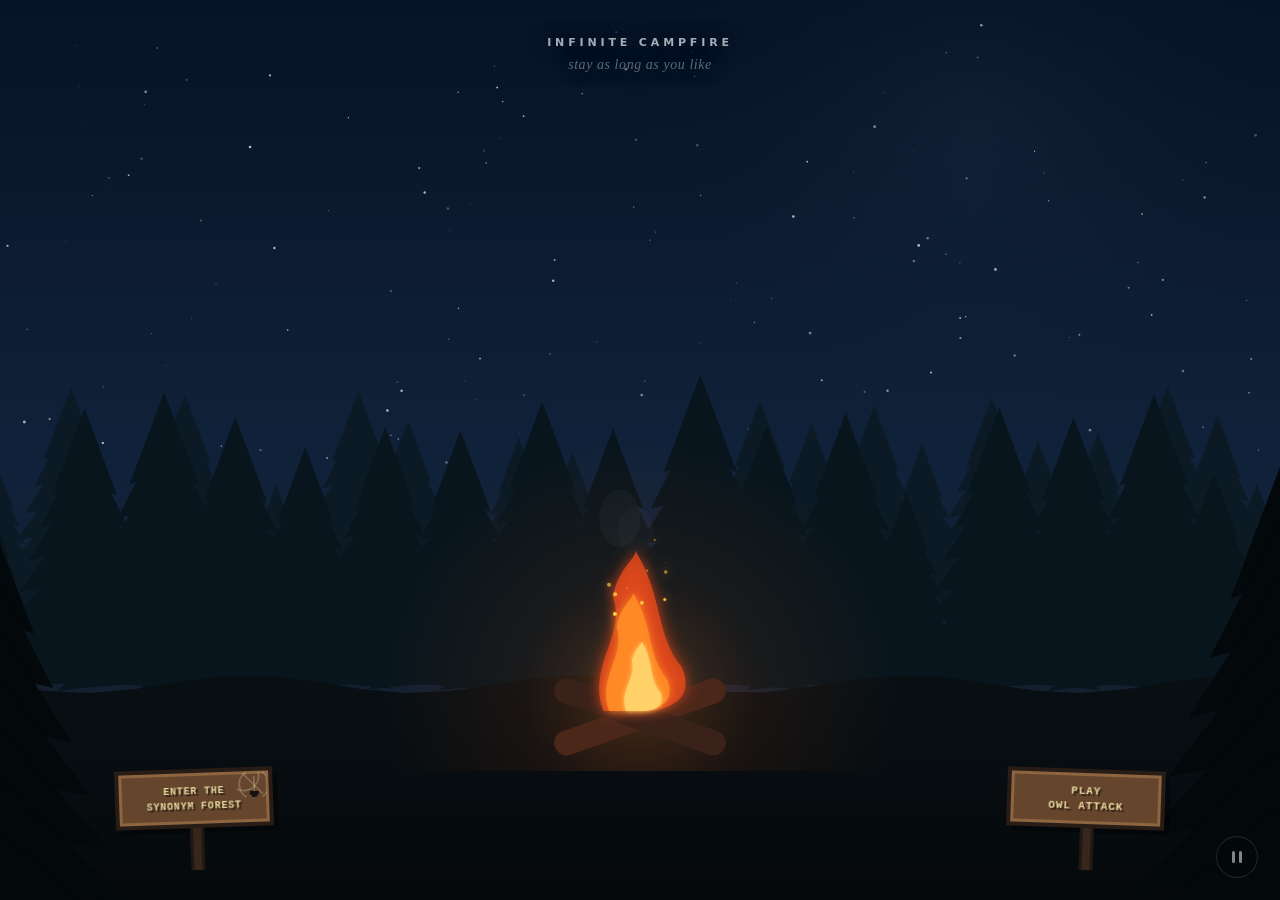
==== index.html @ 9ae1e4a9 "Add files via upload" ====
<!doctype html>
<html lang="en">
<head>
  <meta charset="utf-8">
  <meta name="viewport" content="width=device-width,initial-scale=1,viewport-fit=cover">
  <meta name="theme-color" content="#071326">
  <meta name="description" content="A peaceful infinite campfire beneath a star-filled sky.">
  <title>Infinite Campfire</title>
  <style>
    :root{color-scheme:dark}*{box-sizing:border-box}html,body{margin:0;width:100%;height:100%;overflow:hidden;background:#071326}body{font-family:ui-rounded,"Avenir Next",Avenir,system-ui,sans-serif}.app{position:fixed;inset:0;background:#071326;isolation:isolate}canvas{display:block;width:100%;height:100%}.title{position:fixed;top:clamp(22px,4vh,42px);left:50%;transform:translateX(-50%);text-align:center;color:rgba(225,235,238,.72);user-select:none;pointer-events:none;text-shadow:0 1px 18px rgba(0,0,0,.8);animation:arrive 1.8s ease both}.title p{margin:0;font-size:11px;font-weight:600;letter-spacing:.35em;white-space:nowrap}.title span{display:block;margin-top:7px;font:italic 14px/1.3 Georgia,serif;letter-spacing:.04em;color:rgba(201,216,220,.45)}.pause{position:fixed;right:22px;bottom:22px;width:42px;height:42px;border-radius:50%;border:1px solid rgba(218,230,231,.15);background:rgba(5,12,16,.24);color:rgba(225,235,235,.56);display:flex;align-items:center;justify-content:center;gap:4px;cursor:pointer;backdrop-filter:blur(8px);transition:.3s}.pause:hover{background:rgba(17,29,35,.58);border-color:rgba(227,235,235,.3);transform:scale(1.05)}.pause:focus-visible{outline:2px solid rgba(255,180,96,.7);outline-offset:3px}.bar{width:3px;height:12px;border-radius:2px;background:currentColor}.play{width:0;height:0;border-top:6px solid transparent;border-bottom:6px solid transparent;border-left:9px solid currentColor;margin-left:2px}
    .forest-sign{position:fixed;left:clamp(58px,9vw,130px);bottom:clamp(50px,8vh,84px);z-index:3;width:158px;height:59px;padding:12px 15px 9px;color:#e7d8a0;text-decoration:none;text-align:center;font:700 10px/1.45 "Courier New",monospace;letter-spacing:.08em;text-shadow:2px 2px #302015;background:#65452b;border:4px solid #281c16;box-shadow:inset 0 0 0 3px #8d6540,5px 5px 0 rgba(0,0,0,.38);transform:rotate(-2deg);image-rendering:pixelated;transition:transform .18s,filter .3s}.forest-sign::after{content:"";position:absolute;width:8px;height:42px;left:70px;top:55px;background:#36261b;border-left:3px solid #211813;border-right:3px solid #211813;z-index:-1}.forest-sign:hover,.forest-sign:focus-visible{transform:rotate(-1deg) translateY(-3px);filter:brightness(1.16)}.forest-sign:focus-visible{outline:2px solid #efc875;outline-offset:5px}.web{position:absolute;right:2px;top:1px;width:30px;height:25px;overflow:hidden}.web::before,.web::after{content:"";position:absolute;right:-3px;top:-3px;width:29px;height:29px;border:1px solid rgba(226,225,190,.48);border-radius:50%}.web::after{right:7px;top:-12px}.web-line{position:absolute;right:13px;top:-2px;width:1px;height:28px;background:rgba(226,225,190,.48);transform:rotate(-43deg)}.spider{position:absolute;right:12px;top:20px;width:5px;height:6px;background:#15120f;box-shadow:-3px -1px 0 -1px #15120f,3px -1px 0 -1px #15120f;animation:spider-drift 4.5s ease-in-out infinite}.spider::before{content:"";position:absolute;left:2px;bottom:6px;width:1px;height:15px;background:rgba(226,225,190,.45)}.fade-to-forest{position:fixed;inset:0;z-index:20;background:#02090d;opacity:0;pointer-events:none;transition:opacity 1.25s ease}.leaving .fade-to-forest{opacity:1}.leaving .forest-sign{filter:brightness(1.5);transform:rotate(-1deg) scale(.96)}
    @keyframes arrive{from{opacity:0;transform:translate(-50%,-8px)}to{opacity:1;transform:translate(-50%,0)}}@keyframes spider-drift{0%,100%{transform:translateY(0)}50%{transform:translateY(6px)}}@media(prefers-reduced-motion:reduce){.title{animation:none}.spider{animation:none}.fade-to-forest{transition-duration:.35s}}@media(max-height:520px){.title span{display:none}.forest-sign{bottom:30px;transform:scale(.86) rotate(-2deg);transform-origin:left bottom}}@media(max-width:520px){.forest-sign{left:24px;bottom:72px;width:142px;height:55px;font-size:9px}.forest-sign::after{left:64px;top:51px}}
    .owl-sign{position:fixed;right:clamp(58px,9vw,130px);bottom:clamp(50px,8vh,84px);z-index:3;width:158px;height:59px;padding:11px 15px 9px;color:#e7d8a0;text-decoration:none;text-align:center;font:700 11px/1.35 "Courier New",monospace;letter-spacing:.08em;text-shadow:2px 2px #302015;background:#65452b;border:4px solid #281c16;box-shadow:inset 0 0 0 3px #8d6540,5px 5px 0 rgba(0,0,0,.38);transform:rotate(2deg);image-rendering:pixelated;transition:transform .18s,filter .3s}.owl-sign::after{content:"";position:absolute;width:8px;height:42px;left:70px;top:55px;background:#36261b;border-left:3px solid #211813;border-right:3px solid #211813;z-index:-1}.owl-sign:hover,.owl-sign:focus-visible{transform:rotate(0) translateY(-3px);filter:brightness(1.16)}.owl-sign:focus-visible{outline:2px solid #efc875;outline-offset:5px}.leaving .owl-sign{filter:brightness(1.5);transform:scale(.96)}@media(max-height:520px){.owl-sign{bottom:30px;transform:scale(.86) rotate(2deg);transform-origin:right bottom}}@media(max-width:520px){.owl-sign{right:24px;bottom:72px;width:142px;height:55px;font-size:9px}.owl-sign::after{left:64px;top:51px}}
  </style>
</head>
<body>
  <main class="app">
    <canvas id="scene" aria-label="An animated campfire glowing in a peaceful nighttime pine forest"></canvas>
    <div class="title"><p>INFINITE CAMPFIRE</p><span>stay as long as you like</span></div>
    <a class="forest-sign" id="forest-sign" href="https://jasonatkinson123-sketch.github.io/synonym-forest/" aria-label="Enter the Synonym Forest">
      <span class="web"><i class="web-line"></i></span><i class="spider"></i>
      ENTER THE<br>SYNONYM FOREST
    </a>
    <a class="owl-sign" id="owl-sign" href="https://jasonatkinson123-sketch.github.io/owl-attack/" aria-label="Play Owl Attack">PLAY<br>OWL ATTACK</a>
    <button class="pause" id="pause" aria-label="Pause the campfire"><i class="bar"></i><i class="bar"></i></button>
    <div class="fade-to-forest" aria-hidden="true"></div>
  </main>
  <script>
  (()=>{
    const canvas=document.querySelector('#scene'),ctx=canvas.getContext('2d'),button=document.querySelector('#pause');
    let width=0,height=0,dpr=1,last=performance.now(),time=0,paused=false,stars=[],particles=[];
    const rand=(a=0,b=1)=>a+Math.random()*(b-a), clamp=(n,a=0,b=1)=>Math.max(a,Math.min(b,n));
    function resize(){dpr=Math.min(devicePixelRatio||1,2);width=innerWidth;height=innerHeight;canvas.width=width*dpr;canvas.height=height*dpr;canvas.style.width=width+'px';canvas.style.height=height+'px';ctx.setTransform(dpr,0,0,dpr,0,0);stars=Array.from({length:Math.floor(width*height/7200)},()=>({x:Math.random(),y:rand(.025,.59),r:rand(.35,1.45),phase:rand(0,Math.PI*2),speed:rand(.22,.75)}))}
    function pine(x,base,h,shade,sway=0){ctx.save();ctx.translate(x+sway,base);ctx.fillStyle=shade;ctx.fillRect(-h*.018,-h*.72,h*.036,h*.72);for(let i=0;i<7;i++){const y=-h+i*h*.12,half=h*(.12+i*.042);ctx.beginPath();ctx.moveTo(0,y);ctx.lineTo(-half,y+h*.32);ctx.quadraticCurveTo(0,y+h*.27,half,y+h*.32);ctx.closePath();ctx.fill()}ctx.restore()}
    function forest(base,scale,color,offset,sway){const gap=74*scale;for(let x=-gap;x<width+gap;x+=gap){const seed=Math.sin((x+offset)*9.731)*43758.5,f=seed-Math.floor(seed);pine(x+(f-.5)*31,base,(150+f*150)*scale,color,Math.sin(time*.12+x*.008)*sway)}}
    function flame(cx,ground,scale,color,alpha,lean){const h=145*scale,w=68*scale;ctx.save();ctx.translate(cx,ground);ctx.globalAlpha=alpha;ctx.fillStyle=color;ctx.shadowColor=color;ctx.shadowBlur=12*scale;ctx.beginPath();ctx.moveTo(-w*.48,0);ctx.bezierCurveTo(-w*.7,-h*.28,-w*.18,-h*.46,-w*.24+lean,-h*.7);ctx.bezierCurveTo(-w*.2+lean,-h*.88,w*.12+lean,-h*.96,w*.04+lean,-h);ctx.bezierCurveTo(w*.42+lean,-h*.72,w*.2,-h*.47,w*.55,-h*.27);ctx.bezierCurveTo(w*.72,-h*.09,w*.45,0,0,0);ctx.closePath();ctx.fill();ctx.restore()}
    function draw(now){const dt=Math.min((now-last)/1000,.04);last=now;if(!paused)time+=dt;const cx=width/2,ground=height*.79;
      let g=ctx.createLinearGradient(0,0,0,height);g.addColorStop(0,'#071326');g.addColorStop(.52,'#10223a');g.addColorStop(1,'#171c27');ctx.fillStyle=g;ctx.fillRect(0,0,width,height);
      g=ctx.createRadialGradient(width*.76,height*.14,0,width*.76,height*.14,height*.38);g.addColorStop(0,'rgba(91,125,151,.08)');g.addColorStop(1,'rgba(7,19,38,0)');ctx.fillStyle=g;ctx.fillRect(0,0,width,height*.65);
      for(const s of stars){const a=.25+.55*(.5+.5*Math.sin(time*s.speed+s.phase));ctx.fillStyle=`rgba(214,228,232,${a})`;ctx.beginPath();ctx.arc(s.x*width,s.y*height,s.r,0,Math.PI*2);ctx.fill()}
      forest(height*.68,.78,'#0b1a25',101,.35);forest(height*.755,1.03,'#08151c',37,.55);
      g=ctx.createLinearGradient(0,height*.66,0,height);g.addColorStop(0,'#091217');g.addColorStop(1,'#05090b');ctx.fillStyle=g;ctx.beginPath();ctx.moveTo(0,height*.74);for(let x=0;x<=width;x+=45)ctx.lineTo(x,height*.76+Math.sin(x*.019)*9);ctx.lineTo(width,height);ctx.lineTo(0,height);ctx.fill();
      const scale=clamp(Math.min(width/900,height/700),.72,1.18);g=ctx.createRadialGradient(cx,ground-20,0,cx,ground-12,220*scale);g.addColorStop(0,'rgba(255,132,39,.27)');g.addColorStop(.45,'rgba(238,91,20,.08)');g.addColorStop(1,'rgba(238,75,10,0)');ctx.fillStyle=g;ctx.fillRect(cx-260,ground-270,520,330);
      if(!paused){if(Math.random()<dt*6.5)particles.push({x:cx+rand(-28,28)*scale,y:ground-78*scale,vx:rand(-10,10),vy:rand(-65,-32),life:0,max:rand(1.3,2.4),size:rand(1.2,3),phase:rand(0,6.28),kind:'ember'});if(Math.random()<dt*3.1)particles.push({x:cx+rand(-16,16),y:ground-145*scale,vx:rand(-7,7),vy:rand(-20,-9),life:0,max:rand(3,5.5),size:rand(14,27)*scale,phase:rand(0,6.28),kind:'smoke'});particles.forEach(p=>{p.life+=dt;p.x+=(p.vx+Math.sin(time*.7+p.phase)*5)*dt;p.y+=p.vy*dt;if(p.kind==='smoke')p.size+=dt*4});particles=particles.filter(p=>p.life<p.max)}
      particles.filter(p=>p.kind==='smoke').forEach(p=>{const a=Math.sin(Math.PI*p.life/p.max)*.075;ctx.fillStyle=`rgba(138,153,157,${a})`;ctx.beginPath();ctx.ellipse(p.x,p.y,p.size*.72,p.size,0,0,6.28);ctx.fill()});
      ctx.save();ctx.translate(cx,ground+6);ctx.lineCap='round';[[-.34,'#4b2719'],[.34,'#3a2119']].forEach(([r,c])=>{ctx.save();ctx.rotate(r);ctx.strokeStyle=c;ctx.lineWidth=21*scale;ctx.beginPath();ctx.moveTo(-66*scale,0);ctx.lineTo(66*scale,0);ctx.stroke();ctx.restore()});ctx.restore();
      const flicker=Math.sin(time*4.2)*.06+Math.sin(time*7.1+1)*.035,lean=(Math.sin(time*2.7)+Math.sin(time*1.1+2))*7*scale;flame(cx,ground,scale*(1+flicker),'#e84a1b',.78,lean);flame(cx-4,ground,scale*(.73+flicker*.6),'#ff8a25',.92,lean*.68);flame(cx+2,ground,scale*(.43+flicker*.35),'#ffd269',.96,lean*.25);
      particles.filter(p=>p.kind==='ember').forEach(p=>{const a=clamp(1-p.life/p.max);ctx.fillStyle=`rgba(255,${150+Math.floor(a*80)},65,${a})`;ctx.shadowColor='#ff7a25';ctx.shadowBlur=7;ctx.beginPath();ctx.arc(p.x,p.y,p.size*a,0,6.28);ctx.fill();ctx.shadowBlur=0});pine(-20,height+40,height*.5,'#03080a');pine(width+10,height+35,height*.55,'#03080a');requestAnimationFrame(draw)}
    button.addEventListener('click',()=>{paused=!paused;button.setAttribute('aria-label',paused?'Resume the campfire':'Pause the campfire');button.innerHTML=paused?'<i class="play"></i>':'<i class="bar"></i><i class="bar"></i>'});
    const sign=document.querySelector('#forest-sign'),owlSign=document.querySelector('#owl-sign');
    function forestChime(){
      const AudioContextClass=window.AudioContext||window.webkitAudioContext;if(!AudioContextClass)return;
      const ac=new AudioContextClass(),master=ac.createGain(),convolver=ac.createConvolver(),wet=ac.createGain();
      const seconds=2.8,impulse=ac.createBuffer(2,ac.sampleRate*seconds,ac.sampleRate);
      for(let c=0;c<2;c++){const data=impulse.getChannelData(c);for(let i=0;i<data.length;i++)data[i]=(Math.random()*2-1)*Math.pow(1-i/data.length,2.8)}
      convolver.buffer=impulse;wet.gain.value=.48;convolver.connect(wet);wet.connect(master);master.connect(ac.destination);master.gain.value=.22;
      [[523.25,0],[783.99,.12]].forEach(([freq,delay])=>{const o=ac.createOscillator(),g=ac.createGain();o.type='sine';o.frequency.value=freq;g.gain.setValueAtTime(.001,ac.currentTime+delay);g.gain.exponentialRampToValueAtTime(.72,ac.currentTime+delay+.012);g.gain.exponentialRampToValueAtTime(.001,ac.currentTime+delay+1.15);o.connect(g);g.connect(master);g.connect(convolver);o.start(ac.currentTime+delay);o.stop(ac.currentTime+delay+1.2)});
    }
    function enterPortal(event,portal){if(event.metaKey||event.ctrlKey||event.shiftKey||event.altKey)return;event.preventDefault();forestChime();document.body.classList.add('leaving');const destination=portal.href;setTimeout(()=>location.href=destination,matchMedia('(prefers-reduced-motion: reduce)').matches?420:1350)}
    sign.addEventListener('click',event=>enterPortal(event,sign));owlSign.addEventListener('click',event=>enterPortal(event,owlSign));
    addEventListener('resize',resize);resize();requestAnimationFrame(draw);
  })();
  </script>
</body>
</html>
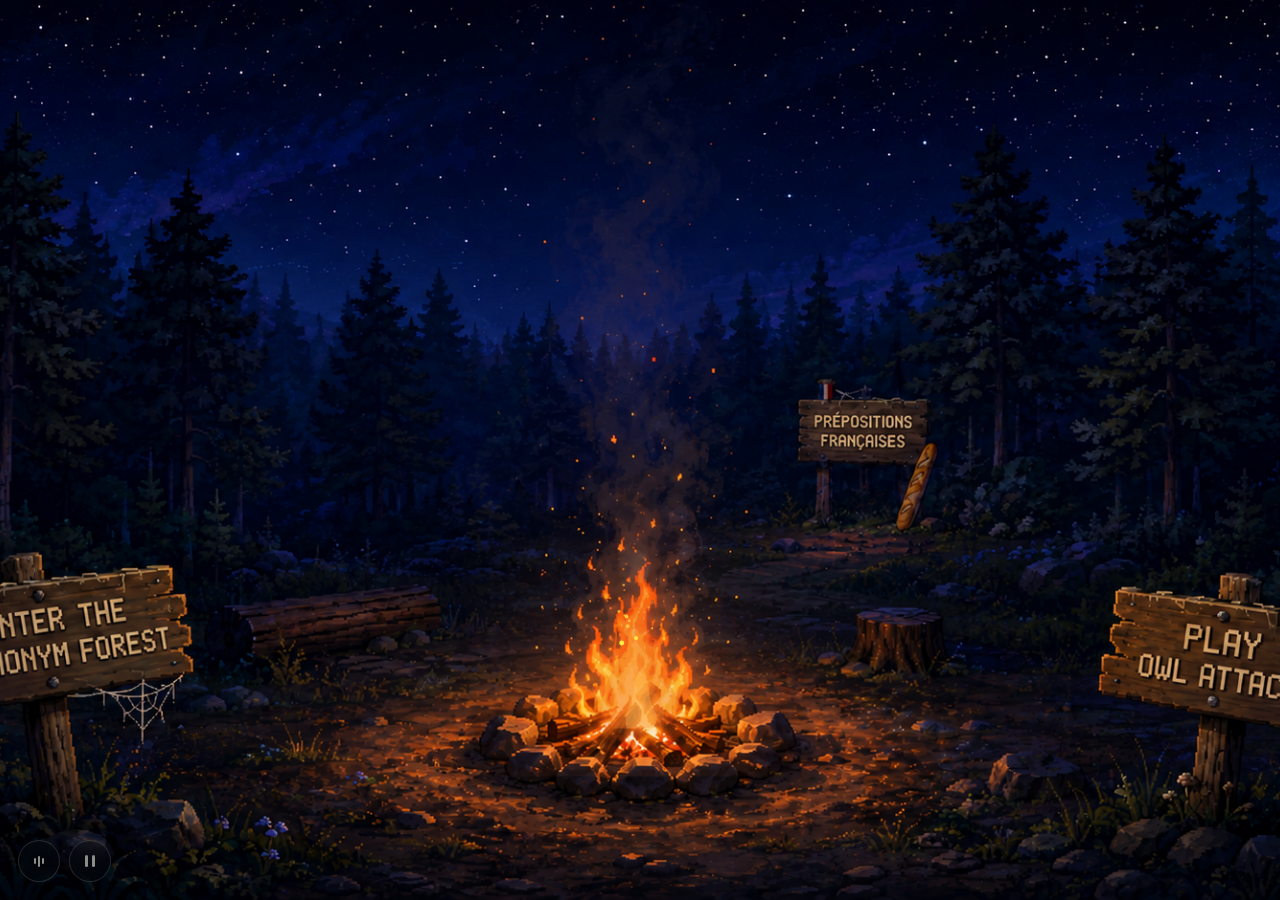
==== commit 5a610024: "Add files via upload" ====
--- a/index.html
+++ b/index.html
@@ -1,65 +1,14 @@
-<!doctype html>
-<html lang="en">
-<head>
-  <meta charset="utf-8">
-  <meta name="viewport" content="width=device-width,initial-scale=1,viewport-fit=cover">
-  <meta name="theme-color" content="#071326">
-  <meta name="description" content="A peaceful infinite campfire beneath a star-filled sky.">
-  <title>Infinite Campfire</title>
-  <style>
-    :root{color-scheme:dark}*{box-sizing:border-box}html,body{margin:0;width:100%;height:100%;overflow:hidden;background:#071326}body{font-family:ui-rounded,"Avenir Next",Avenir,system-ui,sans-serif}.app{position:fixed;inset:0;background:#071326;isolation:isolate}canvas{display:block;width:100%;height:100%}.title{position:fixed;top:clamp(22px,4vh,42px);left:50%;transform:translateX(-50%);text-align:center;color:rgba(225,235,238,.72);user-select:none;pointer-events:none;text-shadow:0 1px 18px rgba(0,0,0,.8);animation:arrive 1.8s ease both}.title p{margin:0;font-size:11px;font-weight:600;letter-spacing:.35em;white-space:nowrap}.title span{display:block;margin-top:7px;font:italic 14px/1.3 Georgia,serif;letter-spacing:.04em;color:rgba(201,216,220,.45)}.pause{position:fixed;right:22px;bottom:22px;width:42px;height:42px;border-radius:50%;border:1px solid rgba(218,230,231,.15);background:rgba(5,12,16,.24);color:rgba(225,235,235,.56);display:flex;align-items:center;justify-content:center;gap:4px;cursor:pointer;backdrop-filter:blur(8px);transition:.3s}.pause:hover{background:rgba(17,29,35,.58);border-color:rgba(227,235,235,.3);transform:scale(1.05)}.pause:focus-visible{outline:2px solid rgba(255,180,96,.7);outline-offset:3px}.bar{width:3px;height:12px;border-radius:2px;background:currentColor}.play{width:0;height:0;border-top:6px solid transparent;border-bottom:6px solid transparent;border-left:9px solid currentColor;margin-left:2px}
-    .forest-sign{position:fixed;left:clamp(58px,9vw,130px);bottom:clamp(50px,8vh,84px);z-index:3;width:158px;height:59px;padding:12px 15px 9px;color:#e7d8a0;text-decoration:none;text-align:center;font:700 10px/1.45 "Courier New",monospace;letter-spacing:.08em;text-shadow:2px 2px #302015;background:#65452b;border:4px solid #281c16;box-shadow:inset 0 0 0 3px #8d6540,5px 5px 0 rgba(0,0,0,.38);transform:rotate(-2deg);image-rendering:pixelated;transition:transform .18s,filter .3s}.forest-sign::after{content:"";position:absolute;width:8px;height:42px;left:70px;top:55px;background:#36261b;border-left:3px solid #211813;border-right:3px solid #211813;z-index:-1}.forest-sign:hover,.forest-sign:focus-visible{transform:rotate(-1deg) translateY(-3px);filter:brightness(1.16)}.forest-sign:focus-visible{outline:2px solid #efc875;outline-offset:5px}.web{position:absolute;right:2px;top:1px;width:30px;height:25px;overflow:hidden}.web::before,.web::after{content:"";position:absolute;right:-3px;top:-3px;width:29px;height:29px;border:1px solid rgba(226,225,190,.48);border-radius:50%}.web::after{right:7px;top:-12px}.web-line{position:absolute;right:13px;top:-2px;width:1px;height:28px;background:rgba(226,225,190,.48);transform:rotate(-43deg)}.spider{position:absolute;right:12px;top:20px;width:5px;height:6px;background:#15120f;box-shadow:-3px -1px 0 -1px #15120f,3px -1px 0 -1px #15120f;animation:spider-drift 4.5s ease-in-out infinite}.spider::before{content:"";position:absolute;left:2px;bottom:6px;width:1px;height:15px;background:rgba(226,225,190,.45)}.fade-to-forest{position:fixed;inset:0;z-index:20;background:#02090d;opacity:0;pointer-events:none;transition:opacity 1.25s ease}.leaving .fade-to-forest{opacity:1}.leaving .forest-sign{filter:brightness(1.5);transform:rotate(-1deg) scale(.96)}
-    @keyframes arrive{from{opacity:0;transform:translate(-50%,-8px)}to{opacity:1;transform:translate(-50%,0)}}@keyframes spider-drift{0%,100%{transform:translateY(0)}50%{transform:translateY(6px)}}@media(prefers-reduced-motion:reduce){.title{animation:none}.spider{animation:none}.fade-to-forest{transition-duration:.35s}}@media(max-height:520px){.title span{display:none}.forest-sign{bottom:30px;transform:scale(.86) rotate(-2deg);transform-origin:left bottom}}@media(max-width:520px){.forest-sign{left:24px;bottom:72px;width:142px;height:55px;font-size:9px}.forest-sign::after{left:64px;top:51px}}
-    .owl-sign{position:fixed;right:clamp(58px,9vw,130px);bottom:clamp(50px,8vh,84px);z-index:3;width:158px;height:59px;padding:11px 15px 9px;color:#e7d8a0;text-decoration:none;text-align:center;font:700 11px/1.35 "Courier New",monospace;letter-spacing:.08em;text-shadow:2px 2px #302015;background:#65452b;border:4px solid #281c16;box-shadow:inset 0 0 0 3px #8d6540,5px 5px 0 rgba(0,0,0,.38);transform:rotate(2deg);image-rendering:pixelated;transition:transform .18s,filter .3s}.owl-sign::after{content:"";position:absolute;width:8px;height:42px;left:70px;top:55px;background:#36261b;border-left:3px solid #211813;border-right:3px solid #211813;z-index:-1}.owl-sign:hover,.owl-sign:focus-visible{transform:rotate(0) translateY(-3px);filter:brightness(1.16)}.owl-sign:focus-visible{outline:2px solid #efc875;outline-offset:5px}.leaving .owl-sign{filter:brightness(1.5);transform:scale(.96)}@media(max-height:520px){.owl-sign{bottom:30px;transform:scale(.86) rotate(2deg);transform-origin:right bottom}}@media(max-width:520px){.owl-sign{right:24px;bottom:72px;width:142px;height:55px;font-size:9px}.owl-sign::after{left:64px;top:51px}}
-  </style>
-</head>
-<body>
-  <main class="app">
-    <canvas id="scene" aria-label="An animated campfire glowing in a peaceful nighttime pine forest"></canvas>
-    <div class="title"><p>INFINITE CAMPFIRE</p><span>stay as long as you like</span></div>
-    <a class="forest-sign" id="forest-sign" href="https://jasonatkinson123-sketch.github.io/synonym-forest/" aria-label="Enter the Synonym Forest">
-      <span class="web"><i class="web-line"></i></span><i class="spider"></i>
-      ENTER THE<br>SYNONYM FOREST
-    </a>
-    <a class="owl-sign" id="owl-sign" href="https://jasonatkinson123-sketch.github.io/owl-attack/" aria-label="Play Owl Attack">PLAY<br>OWL ATTACK</a>
-    <button class="pause" id="pause" aria-label="Pause the campfire"><i class="bar"></i><i class="bar"></i></button>
-    <div class="fade-to-forest" aria-hidden="true"></div>
-  </main>
-  <script>
-  (()=>{
-    const canvas=document.querySelector('#scene'),ctx=canvas.getContext('2d'),button=document.querySelector('#pause');
-    let width=0,height=0,dpr=1,last=performance.now(),time=0,paused=false,stars=[],particles=[];
-    const rand=(a=0,b=1)=>a+Math.random()*(b-a), clamp=(n,a=0,b=1)=>Math.max(a,Math.min(b,n));
-    function resize(){dpr=Math.min(devicePixelRatio||1,2);width=innerWidth;height=innerHeight;canvas.width=width*dpr;canvas.height=height*dpr;canvas.style.width=width+'px';canvas.style.height=height+'px';ctx.setTransform(dpr,0,0,dpr,0,0);stars=Array.from({length:Math.floor(width*height/7200)},()=>({x:Math.random(),y:rand(.025,.59),r:rand(.35,1.45),phase:rand(0,Math.PI*2),speed:rand(.22,.75)}))}
-    function pine(x,base,h,shade,sway=0){ctx.save();ctx.translate(x+sway,base);ctx.fillStyle=shade;ctx.fillRect(-h*.018,-h*.72,h*.036,h*.72);for(let i=0;i<7;i++){const y=-h+i*h*.12,half=h*(.12+i*.042);ctx.beginPath();ctx.moveTo(0,y);ctx.lineTo(-half,y+h*.32);ctx.quadraticCurveTo(0,y+h*.27,half,y+h*.32);ctx.closePath();ctx.fill()}ctx.restore()}
-    function forest(base,scale,color,offset,sway){const gap=74*scale;for(let x=-gap;x<width+gap;x+=gap){const seed=Math.sin((x+offset)*9.731)*43758.5,f=seed-Math.floor(seed);pine(x+(f-.5)*31,base,(150+f*150)*scale,color,Math.sin(time*.12+x*.008)*sway)}}
-    function flame(cx,ground,scale,color,alpha,lean){const h=145*scale,w=68*scale;ctx.save();ctx.translate(cx,ground);ctx.globalAlpha=alpha;ctx.fillStyle=color;ctx.shadowColor=color;ctx.shadowBlur=12*scale;ctx.beginPath();ctx.moveTo(-w*.48,0);ctx.bezierCurveTo(-w*.7,-h*.28,-w*.18,-h*.46,-w*.24+lean,-h*.7);ctx.bezierCurveTo(-w*.2+lean,-h*.88,w*.12+lean,-h*.96,w*.04+lean,-h);ctx.bezierCurveTo(w*.42+lean,-h*.72,w*.2,-h*.47,w*.55,-h*.27);ctx.bezierCurveTo(w*.72,-h*.09,w*.45,0,0,0);ctx.closePath();ctx.fill();ctx.restore()}
-    function draw(now){const dt=Math.min((now-last)/1000,.04);last=now;if(!paused)time+=dt;const cx=width/2,ground=height*.79;
-      let g=ctx.createLinearGradient(0,0,0,height);g.addColorStop(0,'#071326');g.addColorStop(.52,'#10223a');g.addColorStop(1,'#171c27');ctx.fillStyle=g;ctx.fillRect(0,0,width,height);
-      g=ctx.createRadialGradient(width*.76,height*.14,0,width*.76,height*.14,height*.38);g.addColorStop(0,'rgba(91,125,151,.08)');g.addColorStop(1,'rgba(7,19,38,0)');ctx.fillStyle=g;ctx.fillRect(0,0,width,height*.65);
-      for(const s of stars){const a=.25+.55*(.5+.5*Math.sin(time*s.speed+s.phase));ctx.fillStyle=`rgba(214,228,232,${a})`;ctx.beginPath();ctx.arc(s.x*width,s.y*height,s.r,0,Math.PI*2);ctx.fill()}
-      forest(height*.68,.78,'#0b1a25',101,.35);forest(height*.755,1.03,'#08151c',37,.55);
-      g=ctx.createLinearGradient(0,height*.66,0,height);g.addColorStop(0,'#091217');g.addColorStop(1,'#05090b');ctx.fillStyle=g;ctx.beginPath();ctx.moveTo(0,height*.74);for(let x=0;x<=width;x+=45)ctx.lineTo(x,height*.76+Math.sin(x*.019)*9);ctx.lineTo(width,height);ctx.lineTo(0,height);ctx.fill();
-      const scale=clamp(Math.min(width/900,height/700),.72,1.18);g=ctx.createRadialGradient(cx,ground-20,0,cx,ground-12,220*scale);g.addColorStop(0,'rgba(255,132,39,.27)');g.addColorStop(.45,'rgba(238,91,20,.08)');g.addColorStop(1,'rgba(238,75,10,0)');ctx.fillStyle=g;ctx.fillRect(cx-260,ground-270,520,330);
-      if(!paused){if(Math.random()<dt*6.5)particles.push({x:cx+rand(-28,28)*scale,y:ground-78*scale,vx:rand(-10,10),vy:rand(-65,-32),life:0,max:rand(1.3,2.4),size:rand(1.2,3),phase:rand(0,6.28),kind:'ember'});if(Math.random()<dt*3.1)particles.push({x:cx+rand(-16,16),y:ground-145*scale,vx:rand(-7,7),vy:rand(-20,-9),life:0,max:rand(3,5.5),size:rand(14,27)*scale,phase:rand(0,6.28),kind:'smoke'});particles.forEach(p=>{p.life+=dt;p.x+=(p.vx+Math.sin(time*.7+p.phase)*5)*dt;p.y+=p.vy*dt;if(p.kind==='smoke')p.size+=dt*4});particles=particles.filter(p=>p.life<p.max)}
-      particles.filter(p=>p.kind==='smoke').forEach(p=>{const a=Math.sin(Math.PI*p.life/p.max)*.075;ctx.fillStyle=`rgba(138,153,157,${a})`;ctx.beginPath();ctx.ellipse(p.x,p.y,p.size*.72,p.size,0,0,6.28);ctx.fill()});
-      ctx.save();ctx.translate(cx,ground+6);ctx.lineCap='round';[[-.34,'#4b2719'],[.34,'#3a2119']].forEach(([r,c])=>{ctx.save();ctx.rotate(r);ctx.strokeStyle=c;ctx.lineWidth=21*scale;ctx.beginPath();ctx.moveTo(-66*scale,0);ctx.lineTo(66*scale,0);ctx.stroke();ctx.restore()});ctx.restore();
-      const flicker=Math.sin(time*4.2)*.06+Math.sin(time*7.1+1)*.035,lean=(Math.sin(time*2.7)+Math.sin(time*1.1+2))*7*scale;flame(cx,ground,scale*(1+flicker),'#e84a1b',.78,lean);flame(cx-4,ground,scale*(.73+flicker*.6),'#ff8a25',.92,lean*.68);flame(cx+2,ground,scale*(.43+flicker*.35),'#ffd269',.96,lean*.25);
-      particles.filter(p=>p.kind==='ember').forEach(p=>{const a=clamp(1-p.life/p.max);ctx.fillStyle=`rgba(255,${150+Math.floor(a*80)},65,${a})`;ctx.shadowColor='#ff7a25';ctx.shadowBlur=7;ctx.beginPath();ctx.arc(p.x,p.y,p.size*a,0,6.28);ctx.fill();ctx.shadowBlur=0});pine(-20,height+40,height*.5,'#03080a');pine(width+10,height+35,height*.55,'#03080a');requestAnimationFrame(draw)}
-    button.addEventListener('click',()=>{paused=!paused;button.setAttribute('aria-label',paused?'Resume the campfire':'Pause the campfire');button.innerHTML=paused?'<i class="play"></i>':'<i class="bar"></i><i class="bar"></i>'});
-    const sign=document.querySelector('#forest-sign'),owlSign=document.querySelector('#owl-sign');
-    function forestChime(){
-      const AudioContextClass=window.AudioContext||window.webkitAudioContext;if(!AudioContextClass)return;
-      const ac=new AudioContextClass(),master=ac.createGain(),convolver=ac.createConvolver(),wet=ac.createGain();
-      const seconds=2.8,impulse=ac.createBuffer(2,ac.sampleRate*seconds,ac.sampleRate);
-      for(let c=0;c<2;c++){const data=impulse.getChannelData(c);for(let i=0;i<data.length;i++)data[i]=(Math.random()*2-1)*Math.pow(1-i/data.length,2.8)}
-      convolver.buffer=impulse;wet.gain.value=.48;convolver.connect(wet);wet.connect(master);master.connect(ac.destination);master.gain.value=.22;
-      [[523.25,0],[783.99,.12]].forEach(([freq,delay])=>{const o=ac.createOscillator(),g=ac.createGain();o.type='sine';o.frequency.value=freq;g.gain.setValueAtTime(.001,ac.currentTime+delay);g.gain.exponentialRampToValueAtTime(.72,ac.currentTime+delay+.012);g.gain.exponentialRampToValueAtTime(.001,ac.currentTime+delay+1.15);o.connect(g);g.connect(master);g.connect(convolver);o.start(ac.currentTime+delay);o.stop(ac.currentTime+delay+1.2)});
-    }
-    function enterPortal(event,portal){if(event.metaKey||event.ctrlKey||event.shiftKey||event.altKey)return;event.preventDefault();forestChime();document.body.classList.add('leaving');const destination=portal.href;setTimeout(()=>location.href=destination,matchMedia('(prefers-reduced-motion: reduce)').matches?420:1350)}
-    sign.addEventListener('click',event=>enterPortal(event,sign));owlSign.addEventListener('click',event=>enterPortal(event,owlSign));
-    addEventListener('resize',resize);resize();requestAnimationFrame(draw);
-  })();
-  </script>
-</body>
-</html>
+<!doctype html><html lang="en"><head><meta charset="utf-8"><meta name="viewport" content="width=device-width,initial-scale=1,viewport-fit=cover"><meta name="theme-color" content="#030916"><title>Infinite Campfire</title><style>
+*{box-sizing:border-box}html,body{margin:0;width:100%;height:100%;overflow:hidden;background:#030916}body{font-family:system-ui,sans-serif}.app{position:fixed;inset:0}canvas{display:block;width:100%;height:100%}.portal{position:fixed;z-index:3;border:0;border-radius:10px;background:transparent;cursor:pointer;transition:.25s}.portal:hover,.portal:focus-visible{outline:2px solid rgba(255,215,147,.8);outline-offset:4px;background:rgba(255,174,68,.07);box-shadow:0 0 35px rgba(255,142,38,.2)}.controls{position:fixed;z-index:5;left:18px;bottom:18px;display:flex;gap:9px}.control{width:42px;height:42px;border-radius:50%;border:1px solid rgba(230,238,239,.15);background:rgba(3,9,15,.35);color:rgba(236,239,226,.58);display:grid;place-items:center;cursor:pointer;backdrop-filter:blur(8px)}.bars{display:flex;gap:4px}.bars i{width:3px;height:12px;border-radius:2px;background:currentColor}.play{width:0;height:0;border-top:6px solid transparent;border-bottom:6px solid transparent;border-left:9px solid currentColor;margin-left:2px}.sound{display:flex;align-items:center;gap:2px}.sound i{width:2px;height:6px;background:currentColor;border-radius:2px}.sound i:nth-child(2){height:11px}.sound-on .sound i{animation:breathe 3.4s ease-in-out infinite}.fade{position:fixed;z-index:20;inset:0;background:#02060b;opacity:0;pointer-events:none;transition:opacity 1.25s}.leaving .fade{opacity:1}@keyframes breathe{50%{height:13px}}@media(prefers-reduced-motion:reduce){.fade{transition-duration:.35s}.sound-on .sound i{animation:none}}
+</style></head><body><main class="app"><canvas id="scene" aria-label="An animated campfire beneath a star-filled sky with three wooden game signs"></canvas>
+<a class="portal" id="synonym" href="https://jasonatkinson123-sketch.github.io/synonym-forest/" aria-label="Enter the Synonym Forest"></a><a class="portal" id="owl" href="https://jasonatkinson123-sketch.github.io/owl-attack/" aria-label="Play Owl Attack"></a><a class="portal" id="french" href="https://jasonatkinson123-sketch.github.io/french-prepositions/" aria-label="Play Prépositions françaises"></a>
+<div class="controls"><button class="control" id="sound" aria-label="Turn on ambient sound"><span class="sound"><i></i><i></i><i></i></span></button><button class="control" id="pause" aria-label="Pause the campfire"><span class="bars"><i></i><i></i></span></button></div><div class="fade"></div></main><script>
+(()=>{const W=1672,H=939,c=document.querySelector('#scene'),x=c.getContext('2d'),bg=new Image();bg.src='[data-uri]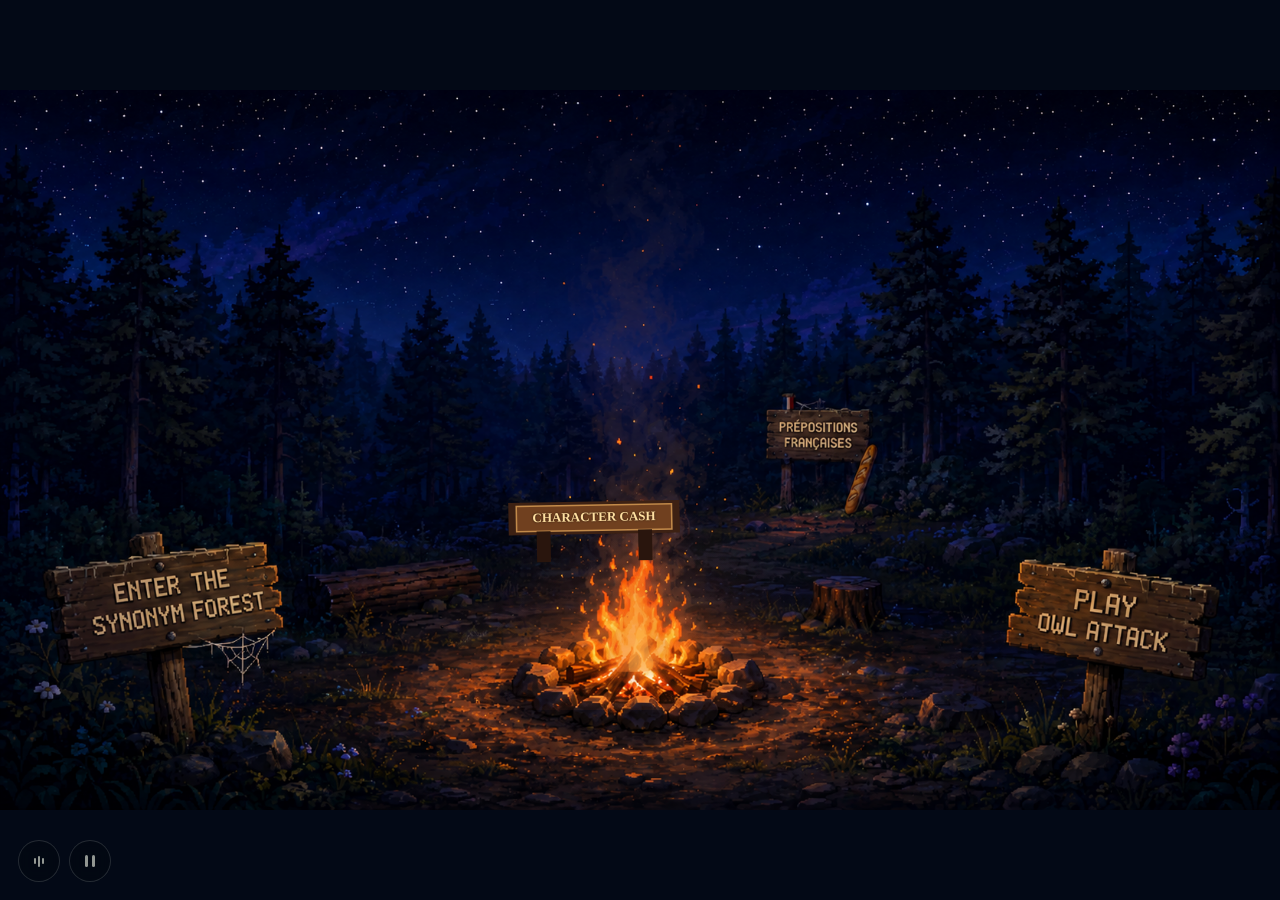
==== commit 6d745102: "Add files via upload" ====
--- a/index.html
+++ b/index.html
@@ -1,14 +1,75 @@
-<!doctype html><html lang="en"><head><meta charset="utf-8"><meta name="viewport" content="width=device-width,initial-scale=1,viewport-fit=cover"><meta name="theme-color" content="#030916"><title>Infinite Campfire</title><style>
-*{box-sizing:border-box}html,body{margin:0;width:100%;height:100%;overflow:hidden;background:#030916}body{font-family:system-ui,sans-serif}.app{position:fixed;inset:0}canvas{display:block;width:100%;height:100%}.portal{position:fixed;z-index:3;border:0;border-radius:10px;background:transparent;cursor:pointer;transition:.25s}.portal:hover,.portal:focus-visible{outline:2px solid rgba(255,215,147,.8);outline-offset:4px;background:rgba(255,174,68,.07);box-shadow:0 0 35px rgba(255,142,38,.2)}.controls{position:fixed;z-index:5;left:18px;bottom:18px;display:flex;gap:9px}.control{width:42px;height:42px;border-radius:50%;border:1px solid rgba(230,238,239,.15);background:rgba(3,9,15,.35);color:rgba(236,239,226,.58);display:grid;place-items:center;cursor:pointer;backdrop-filter:blur(8px)}.bars{display:flex;gap:4px}.bars i{width:3px;height:12px;border-radius:2px;background:currentColor}.play{width:0;height:0;border-top:6px solid transparent;border-bottom:6px solid transparent;border-left:9px solid currentColor;margin-left:2px}.sound{display:flex;align-items:center;gap:2px}.sound i{width:2px;height:6px;background:currentColor;border-radius:2px}.sound i:nth-child(2){height:11px}.sound-on .sound i{animation:breathe 3.4s ease-in-out infinite}.fade{position:fixed;z-index:20;inset:0;background:#02060b;opacity:0;pointer-events:none;transition:opacity 1.25s}.leaving .fade{opacity:1}@keyframes breathe{50%{height:13px}}@media(prefers-reduced-motion:reduce){.fade{transition-duration:.35s}.sound-on .sound i{animation:none}}
-</style></head><body><main class="app"><canvas id="scene" aria-label="An animated campfire beneath a star-filled sky with three wooden game signs"></canvas>
-<a class="portal" id="synonym" href="https://jasonatkinson123-sketch.github.io/synonym-forest/" aria-label="Enter the Synonym Forest"></a><a class="portal" id="owl" href="https://jasonatkinson123-sketch.github.io/owl-attack/" aria-label="Play Owl Attack"></a><a class="portal" id="french" href="https://jasonatkinson123-sketch.github.io/french-prepositions/" aria-label="Play Prépositions françaises"></a>
-<div class="controls"><button class="control" id="sound" aria-label="Turn on ambient sound"><span class="sound"><i></i><i></i><i></i></span></button><button class="control" id="pause" aria-label="Pause the campfire"><span class="bars"><i></i><i></i></span></button></div><div class="fade"></div></main><script>
-(()=>{const W=1672,H=939,c=document.querySelector('#scene'),x=c.getContext('2d'),bg=new Image();bg.src='[data-uri]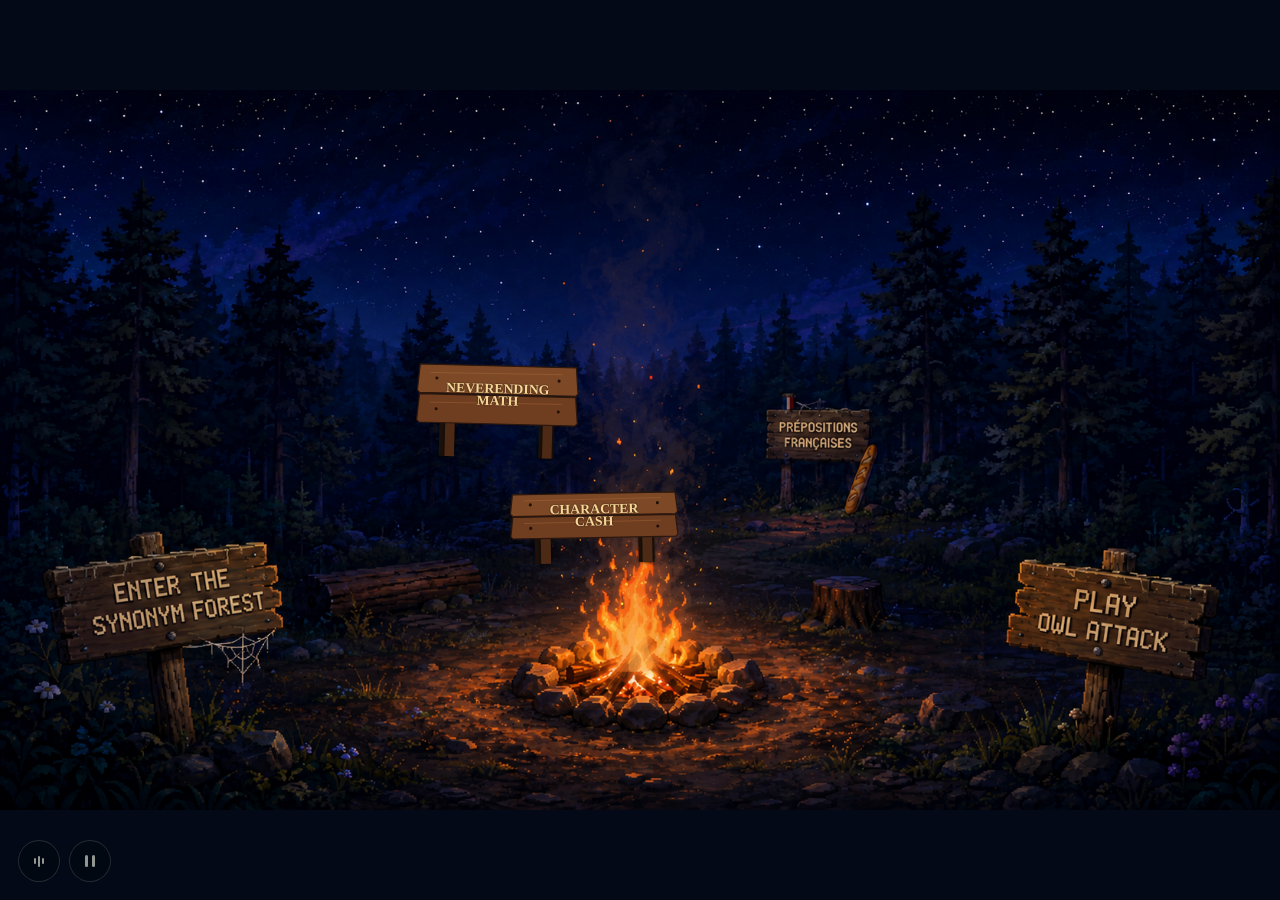
==== commit 7767c361: "Add Neverending Math to the campfire" ====
--- a/index.html
+++ b/index.html
@@ -20,11 +20,12 @@
 </head>
 <body>
   <main class="app">
-    <canvas id="scene" aria-label="An animated campfire beneath a star-filled sky with three wooden game signs"></canvas>
+    <canvas id="scene" aria-label="An animated campfire beneath a star-filled sky with five wooden game signs"></canvas>
     <a class="portal" id="synonym" href="https://jasonatkinson123-sketch.github.io/synonym-forest/" aria-label="Enter the Synonym Forest"></a>
     <a class="portal" id="owl" href="https://jasonatkinson123-sketch.github.io/owl-attack/" aria-label="Play Owl Attack"></a>
     <a class="portal" id="french" href="https://jasonatkinson123-sketch.github.io/french-prepositions/" aria-label="Play Prépositions françaises"></a>
     <a class="portal" id="character-cash" href="https://jasonatkinson123-sketch.github.io/derby-character-cash/" aria-label="Open Character Cash"></a>
+    <a class="portal" id="neverending-math" href="https://neverending-math.jjason123.chatgpt.site" aria-label="Open Neverending Math"></a>
     <div class="controls">
       <button class="control" id="sound" aria-label="Turn on ambient sound"><span class="sound-bars"><i></i><i></i><i></i></span></button>
       <button class="control" id="pause" aria-label="Pause the campfire"><span class="pause-bars"><i></i><i></i></span></button>
@@ -36,8 +37,8 @@
     const canvas=document.querySelector('#scene'),ctx=canvas.getContext('2d'),landscape=new Image(),portrait=new Image();
     landscape.src='[data-uri]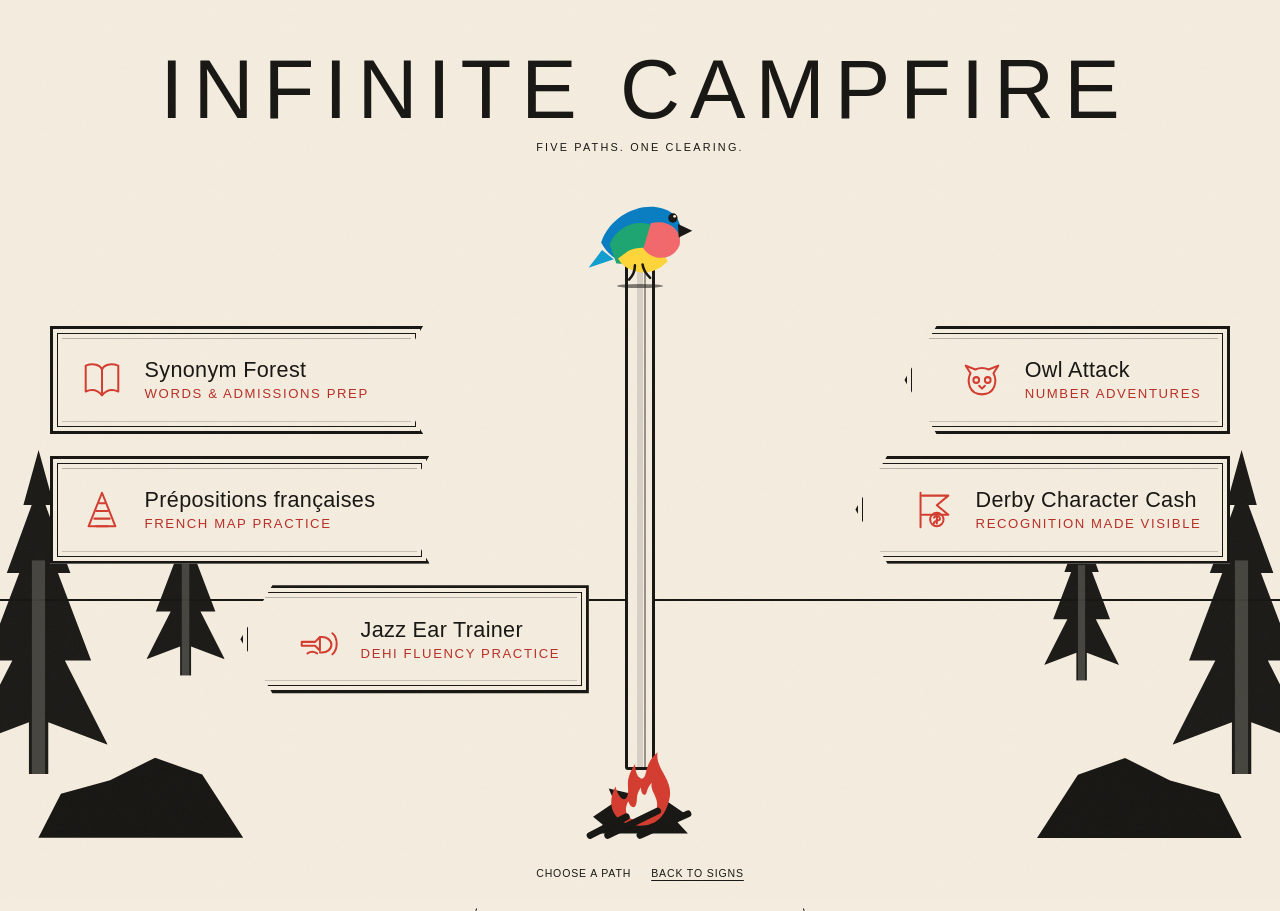
==== commit 0d4207ce: "Rebuild Infinite Campfire hub" ====
--- a/index.html
+++ b/index.html
@@ -2,75 +2,121 @@
 <html lang="en">
 <head>
   <meta charset="utf-8">
-  <meta name="viewport" content="width=device-width,initial-scale=1,viewport-fit=cover">
-  <meta name="theme-color" content="#030916">
-  <meta name="description" content="A peaceful infinite campfire with paths to three games.">
+  <meta name="viewport" content="width=device-width, initial-scale=1, viewport-fit=cover">
+  <meta name="theme-color" content="#f4eddf">
+  <meta name="description" content="Infinite Campfire — a collection of learning adventures.">
   <title>Infinite Campfire</title>
   <style>
-    :root{color-scheme:dark;--safe-t:env(safe-area-inset-top,0px);--safe-r:env(safe-area-inset-right,0px);--safe-b:env(safe-area-inset-bottom,0px);--safe-l:env(safe-area-inset-left,0px)}
-    *{box-sizing:border-box}html,body{margin:0;width:100%;height:100%;overflow:hidden;background:#030916}body{font-family:system-ui,sans-serif;touch-action:manipulation}.app{position:fixed;inset:0;isolation:isolate;background:linear-gradient(#020716 0%,#06152f 44%,#02070c 100%)}canvas{display:block;width:100%;height:100%}
-    .portal{position:fixed;z-index:3;display:block;min-width:44px;min-height:44px;border:0;border-radius:10px;background:transparent;cursor:pointer;transition:background .25s,box-shadow .25s,filter .25s;-webkit-tap-highlight-color:transparent}.portal:hover,.portal:focus-visible{outline:2px solid rgba(255,215,147,.82);outline-offset:4px;background:rgba(255,174,68,.065);box-shadow:0 0 35px rgba(255,142,38,.2);filter:brightness(1.15)}
-    .controls{position:fixed;z-index:5;left:calc(18px + var(--safe-l));bottom:calc(18px + var(--safe-b));display:flex;gap:9px}.control{width:42px;height:42px;border-radius:50%;border:1px solid rgba(230,238,239,.15);background:rgba(3,9,15,.38);color:rgba(236,239,226,.62);display:grid;place-items:center;cursor:pointer;backdrop-filter:blur(8px);-webkit-backdrop-filter:blur(8px)}.control:hover{color:#f0d09a;background:rgba(20,29,35,.7)}.control:focus-visible{outline:2px solid #e7bd75;outline-offset:3px}.pause-bars,.sound-bars{display:flex;align-items:center;gap:4px}.pause-bars i{width:3px;height:12px;border-radius:2px;background:currentColor}.play{width:0;height:0;border-top:6px solid transparent;border-bottom:6px solid transparent;border-left:9px solid currentColor;margin-left:2px}.sound-bars{gap:2px}.sound-bars i{width:2px;height:6px;border-radius:2px;background:currentColor}.sound-bars i:nth-child(2){height:11px}.sound-on .sound-bars i{animation:breathe 3.4s ease-in-out infinite}.sound-on .sound-bars i:nth-child(2){animation-delay:-.8s}.sound-on .sound-bars i:nth-child(3){animation-delay:-1.6s}
-    .fade{position:fixed;z-index:20;inset:0;background:#02060b;opacity:0;pointer-events:none;transition:opacity 1.25s ease}.leaving .fade{opacity:1}
-    @media(orientation:landscape){.app{background:#030916}}
-    @media(orientation:portrait){.controls{left:calc(12px + var(--safe-l));bottom:calc(10px + var(--safe-b))}.control{width:40px;height:40px}.portal{border-radius:8px}}
-    @keyframes breathe{0%,100%{height:5px}50%{height:13px}}
-    @media(prefers-reduced-motion:reduce){.fade{transition-duration:.35s}.sound-on .sound-bars i{animation:none}}
+    :root {
+      --paper: #f4eddf;
+      --ink: #171613;
+      --red: #d43c2f;
+      --quiet-red: #b82f27;
+      --line: #26231e;
+      --max: 1180px;
+      font-family: "Univers", "Helvetica Neue", Helvetica, Arial, sans-serif;
+      color: var(--ink);
+      background: var(--paper);
+    }
+    * { box-sizing: border-box; }
+    html { min-width: 320px; background: var(--paper); }
+    body { margin: 0; min-height: 100svh; overflow-x: hidden; background: var(--paper); }
+    body::before {
+      content: ""; position: fixed; inset: 0; pointer-events: none; opacity: .18; z-index: 10;
+      background-image: url("data:image/svg+xml,%3Csvg xmlns='http://www.w3.org/2000/svg' width='180' height='180' viewBox='0 0 180 180'%3E%3Cfilter id='n'%3E%3CfeTurbulence type='fractalNoise' baseFrequency='.85' numOctaves='3' stitchTiles='stitch'/%3E%3C/filter%3E%3Crect width='100%25' height='100%25' filter='url(%23n)' opacity='.18'/%3E%3C/svg%3E");
+    }
+    a { color: inherit; }
+    .skip { position: fixed; left: 1rem; top: -5rem; z-index: 50; background: var(--ink); color: var(--paper); padding: .75rem 1rem; }
+    .skip:focus { top: 1rem; }
+    .scene { position: relative; min-height: 100svh; isolation: isolate; padding: clamp(1.5rem, 4vw, 3.5rem) 1rem 2rem; display: grid; place-items: center; }
+    .scene::before { content: ""; position: absolute; inset: auto 0 0; height: 34%; background: var(--paper); border-top: 2px solid var(--ink); z-index: -3; }
+    .forest { position: absolute; inset: 0; overflow: hidden; pointer-events: none; z-index: -2; }
+    .tree { position: absolute; bottom: 18%; width: clamp(54px, 9vw, 126px); height: clamp(145px, 25vw, 270px); background: var(--ink); clip-path: polygon(50% 0,61% 17%,55% 17%,73% 38%,64% 38%,88% 65%,69% 65%,100% 91%,57% 84%,57% 100%,43% 100%,43% 84%,0 91%,31% 65%,12% 65%,36% 38%,27% 38%,45% 17%,39% 17%); opacity: .98; }
+    .tree::after { content: ""; position: absolute; width: 10%; height: 100%; left: 45%; top: 34%; background: var(--paper); opacity: .2; }
+    .tree.left-a { left: -1.5%; transform: scale(1.2); } .tree.left-b { left: 10%; transform: scale(.68); bottom: 21%; }
+    .tree.right-a { right: -1.5%; transform: scale(1.2); } .tree.right-b { right: 11%; transform: scale(.65); bottom: 20%; }
+    .rock { position: absolute; bottom: 8%; width: clamp(95px, 16vw, 220px); height: clamp(38px, 7vw, 80px); background: var(--ink); clip-path: polygon(0 100%,11% 45%,35% 28%,57% 0,80% 21%,100% 100%); }
+    .rock.left { left: 3%; } .rock.right { right: 3%; transform: scaleX(-1); }
+    .trail { position: absolute; left: 50%; bottom: 0; width: clamp(170px, 26vw, 330px); height: 22%; transform: translateX(-50%); border-left: 2px solid var(--ink); border-right: 2px solid var(--ink); clip-path: polygon(44% 0,56% 0,100% 100%,0 100%); opacity: .9; }
+    .wrap { width: min(var(--max), 100%); display: grid; grid-template-rows: auto 1fr auto; gap: clamp(1rem, 2.8vw, 2rem); position: relative; }
+    header { text-align: center; }
+    h1 { margin: 0; font-size: clamp(2.2rem, 6.5vw, 5.7rem); line-height: .94; letter-spacing: .12em; font-weight: 300; text-indent: .12em; white-space: nowrap; }
+    .subtitle { margin: .7rem 0 0; font-size: .68rem; letter-spacing: .2em; text-transform: uppercase; font-weight: 400; }
+    .hub { position: relative; min-height: clamp(480px, 57vw, 650px); display: grid; place-items: center; }
+    .post { position: absolute; top: 9%; bottom: 10%; left: 50%; width: clamp(19px, 2.4vw, 30px); transform: translateX(-50%); background: var(--paper); border: 3px solid var(--ink); border-radius: 3px; z-index: 1; }
+    .post::before, .post::after { content: ""; position: absolute; left: 50%; width: 6px; height: 100%; background: var(--ink); opacity: .13; transform: translateX(-50%); }
+    .post::after { left: 71%; width: 2px; opacity: .42; }
+    .bird-layer { position: absolute; z-index: 5; top: 1%; left: 50%; width: clamp(72px, 9vw, 108px); transform: translateX(-50%); pointer-events: none; }
+    .bird-layer svg { display: block; width: 100%; height: auto; }
+    .bird-layer::after { content: ""; display: block; margin: -2px auto 0; width: 42%; height: 4px; background: var(--ink); border-radius: 50%; opacity: .55; }
+    #bird-model-slot { position: absolute; inset: 0; pointer-events: none; }
+    .sign-list { width: 100%; position: relative; z-index: 2; display: grid; grid-template-columns: 1fr 1fr; gap: clamp(.9rem, 2vw, 1.35rem) clamp(2.7rem, 8vw, 7.2rem); align-content: center; }
+    .sign { min-height: clamp(78px, 10vw, 108px); display: flex; align-items: center; gap: clamp(.7rem, 1.7vw, 1.25rem); padding: 1rem clamp(.9rem, 2vw, 1.6rem); text-decoration: none; background: var(--paper); border: 3px solid var(--ink); outline: 1px solid var(--ink); outline-offset: -8px; box-shadow: 5px 5px 0 var(--ink); position: relative; transition: transform .16s ease, color .16s ease, background .16s ease, box-shadow .16s ease; }
+    .sign::before { content: ""; position: absolute; inset: 9px; border-top: 1px solid rgba(23,22,19,.28); border-bottom: 1px solid rgba(23,22,19,.2); pointer-events: none; }
+    .sign.left { justify-self: start; padding-right: clamp(2.1rem, 4vw, 4.5rem); clip-path: polygon(0 0,100% 0,calc(100% - 32px) 50%,100% 100%,0 100%); }
+    .sign.right { justify-self: end; padding-left: clamp(2.1rem, 4vw, 4.5rem); clip-path: polygon(32px 0,100% 0,100% 100%,32px 100%,0 50%); }
+    .sign:hover { transform: translateY(-4px); background: #fff9ee; box-shadow: 7px 8px 0 var(--red); }
+    .sign:focus-visible { outline: 3px solid var(--red); outline-offset: 5px; }
+    .sign-icon { width: clamp(34px, 4vw, 46px); height: clamp(34px, 4vw, 46px); color: var(--red); flex: 0 0 auto; position: relative; z-index: 1; }
+    .sign-icon svg { width: 100%; height: 100%; stroke: currentColor; fill: none; stroke-width: 2.1; stroke-linecap: round; stroke-linejoin: round; }
+    .sign-label { position: relative; z-index: 1; font-size: clamp(.92rem, 1.7vw, 1.35rem); font-weight: 300; letter-spacing: .015em; line-height: 1.08; }
+    .sign-label small { display: block; margin-top: .35rem; font-size: .61em; letter-spacing: .12em; text-transform: uppercase; color: var(--quiet-red); }
+    .fire { position: absolute; z-index: 4; left: 50%; bottom: -1.5%; width: clamp(92px, 12vw, 135px); transform: translateX(-50%); pointer-events: none; }
+    .fire svg { width: 100%; height: auto; display: block; }
+    .ground-note { text-align: center; margin: 0; font-size: .66rem; letter-spacing: .15em; text-transform: uppercase; }
+    footer { display: flex; justify-content: center; gap: 1.25rem; align-items: center; font-size: .66rem; letter-spacing: .08em; text-transform: uppercase; }
+    footer a { text-underline-offset: .25em; }
+    @media (max-width: 720px) {
+      .scene { padding: 1.4rem max(1rem, env(safe-area-inset-right)) 1.25rem max(1rem, env(safe-area-inset-left)); align-items: start; }
+      h1 { font-size: clamp(1.8rem, 11.5vw, 3rem); letter-spacing: .09em; text-indent: .09em; white-space: normal; }
+      .subtitle { font-size: .58rem; letter-spacing: .14em; }
+      .hub { min-height: 0; padding: 3.8rem 0 7.4rem; }
+      .post { top: 7%; bottom: 5%; }
+      .bird-layer { top: 0; width: 76px; }
+      .sign-list { grid-template-columns: 1fr; gap: .75rem; }
+      .sign, .sign.left, .sign.right { width: min(100%, 430px); justify-self: center; min-height: 66px; padding: .8rem 1rem; clip-path: none; box-shadow: 4px 4px 0 var(--ink); }
+      .sign:hover { transform: none; }
+      .sign-label { font-size: 1rem; }
+      .sign-label small { display: none; }
+      .sign-icon { width: 33px; height: 33px; }
+      .fire { bottom: -.8%; }
+      .tree { opacity: .96; bottom: 7%; } .tree.left-a { left: -9%; transform: scale(.8); } .tree.right-a { right: -9%; transform: scale(.8); } .tree.left-b,.tree.right-b { display: none; }
+      .rock { bottom: 1%; } .trail { height: 12%; }
+      footer { padding-bottom: env(safe-area-inset-bottom); }
+    }
+    @media (prefers-reduced-motion: reduce) { *, *::before, *::after { scroll-behavior: auto !important; transition-duration: .01ms !important; animation-duration: .01ms !important; } }
   </style>
 </head>
 <body>
-  <main class="app">
-    <canvas id="scene" aria-label="An animated campfire beneath a star-filled sky with five wooden game signs"></canvas>
-    <a class="portal" id="synonym" href="https://jasonatkinson123-sketch.github.io/synonym-forest/" aria-label="Enter the Synonym Forest"></a>
-    <a class="portal" id="owl" href="https://jasonatkinson123-sketch.github.io/owl-attack/" aria-label="Play Owl Attack"></a>
-    <a class="portal" id="french" href="https://jasonatkinson123-sketch.github.io/french-prepositions/" aria-label="Play Prépositions françaises"></a>
-    <a class="portal" id="character-cash" href="https://jasonatkinson123-sketch.github.io/derby-character-cash/" aria-label="Open Character Cash"></a>
-    <a class="portal" id="neverending-math" href="https://neverending-math.jjason123.chatgpt.site" aria-label="Open Neverending Math"></a>
-    <div class="controls">
-      <button class="control" id="sound" aria-label="Turn on ambient sound"><span class="sound-bars"><i></i><i></i><i></i></span></button>
-      <button class="control" id="pause" aria-label="Pause the campfire"><span class="pause-bars"><i></i><i></i></span></button>
+  <a class="skip" href="#destinations">Skip to destinations</a>
+  <main class="scene">
+    <div class="forest" aria-hidden="true">
+      <i class="tree left-a"></i><i class="tree left-b"></i><i class="tree right-a"></i><i class="tree right-b"></i>
+      <i class="rock left"></i><i class="rock right"></i><i class="trail"></i>
     </div>
-    <div class="fade" aria-hidden="true"></div>
+    <div class="wrap">
+      <header>
+        <h1>INFINITE CAMPFIRE</h1>
+        <p class="subtitle">Five paths. One clearing.</p>
+      </header>
+      <section class="hub" id="destinations" aria-label="Learning destinations">
+        <div class="post" aria-hidden="true"></div>
+        <div class="bird-layer" aria-hidden="true">
+          <!-- Replace this SVG with a transparent bird.glb renderer inside #bird-model-slot later. -->
+          <div id="bird-model-slot"></div>
+          <svg viewBox="0 0 128 112" role="img"><path fill="#087dc2" d="M18 61C31 23 78 8 103 27c18 14 9 49-22 58-27 9-53-3-63-24Z"/><path fill="#1ca571" d="M28 63c11-25 38-31 57-19-5 28-26 44-49 42Z"/><path fill="#ffd539" d="M50 71c17-8 38-3 47 12-21 23-51 13-59-3Z"/><path fill="#f2686b" d="M77 38c21-5 37 8 34 26-7 18-31 21-43 4Z"/><path fill="#0f9ed0" d="M19 70 3 91l30-10Z"/><path fill="#171613" d="m109 39 17 8-16 8Z"/><circle cx="103" cy="32" r="5.5" fill="#171613"/><circle cx="105" cy="30" r="1.7" fill="#f4eddf"/><path d="M58 88c0 9-3 13-7 17m16-18c1 8 5 12 9 16" fill="none" stroke="#171613" stroke-width="3" stroke-linecap="round"/></svg>
+        </div>
+        <nav class="sign-list" aria-label="Infinite Campfire destinations">
+          <a class="sign left" href="https://jasonatkinson123-sketch.github.io/synonym-forest/" aria-label="Enter Synonym Forest"><span class="sign-icon"><svg viewBox="0 0 48 48"><path d="M7 9c8-3 15-1 17 4v27c-4-5-10-7-17-4V9Zm34 0c-8-3-15-1-17 4v27c4-5 10-7 17-4V9Z"/><path d="M24 13v27"/></svg></span><span class="sign-label">Synonym Forest<small>Words &amp; admissions prep</small></span></a>
+          <a class="sign right" href="https://jasonatkinson123-sketch.github.io/owl-attack/" aria-label="Play Owl Attack"><span class="sign-icon"><svg viewBox="0 0 48 48"><path d="M12 17 7 9l10 4a17 17 0 0 1 14 0l10-4-5 8c4 8 2 22-12 22S8 25 12 17Z"/><circle cx="18" cy="24" r="3"/><circle cx="30" cy="24" r="3"/><path d="m21 30 3 3 3-3"/></svg></span><span class="sign-label">Owl Attack<small>Number adventures</small></span></a>
+          <a class="sign left" href="https://jasonatkinson123-sketch.github.io/french-prepositions/" aria-label="Play Prépositions françaises"><span class="sign-icon"><svg viewBox="0 0 48 48"><path d="M24 6 10 41h28L24 6Z"/><path d="M18 41h12M16 33h16M18 25h12M21 17h6"/></svg></span><span class="sign-label">Prépositions françaises<small>French map practice</small></span></a>
+          <a class="sign right" href="https://derby-character-cash.jjason123.chatgpt.site/" aria-label="Open Derby Character Cash"><span class="sign-icon"><svg viewBox="0 0 48 48"><path d="M11 42V6m2 3h27L28 19l12 10H13"/><circle cx="28" cy="34" r="7"/><path d="M28 30v8m-3-6c1-2 5-2 6 0 2 4-6 2-6 6"/></svg></span><span class="sign-label">Derby Character Cash<small>Recognition made visible</small></span></a>
+          <a class="sign right" href="https://jasonatkinson123-sketch.github.io/jazz-ear-trainer/" aria-label="Open Jazz Ear Trainer"><span class="sign-icon"><svg viewBox="0 0 48 48"><path d="M7 27h14l5-5v14l-5-5H7v-4Zm19-5c8-1 12 4 12 8s-4 9-12 8"/><path d="M39 18c6 5 6 17 0 22"/><path d="M13 39c3-2 7-2 10 0"/></svg></span><span class="sign-label">Jazz Ear Trainer<small>DEHI fluency practice</small></span></a>
+        </nav>
+        <div class="fire" aria-hidden="true"><svg viewBox="0 0 138 126"><path fill="#171613" d="m20 115 98 0-13-14 9-7-22-15 5-11-23 4-6-15-9 17-22-5 6 14-22 15 10 8-11 13Z"/><path fill="#d43c2f" d="M69 107c-26 0-36-20-25-40 3 13 10 16 12 10 3-9-4-15 8-33 0 15 9 20 11 9 2-10 6-16 12-21-3 17 17 28 12 48-4 17-13 27-30 27Z"/><path fill="#f4eddf" d="M69 102c-12 0-18-9-12-20 2 7 7 8 8 3 2-5-1-9 5-17 0 8 5 10 6 4 1-4 3-7 5-9-2 9 8 15 5 27-2 7-7 12-17 12Z"/><path d="M18 117 55 98m-19 19 51-25m-18 25 49-22" stroke="#171613" stroke-width="7" stroke-linecap="round"/></svg></div>
+      </section>
+      <footer><span>Choose a path</span><a href="#destinations">Back to signs</a></footer>
+    </div>
   </main>
-  <script>
-  (()=>{
-    const canvas=document.querySelector('#scene'),ctx=canvas.getContext('2d'),landscape=new Image(),portrait=new Image();
-    landscape.src='[data-uri]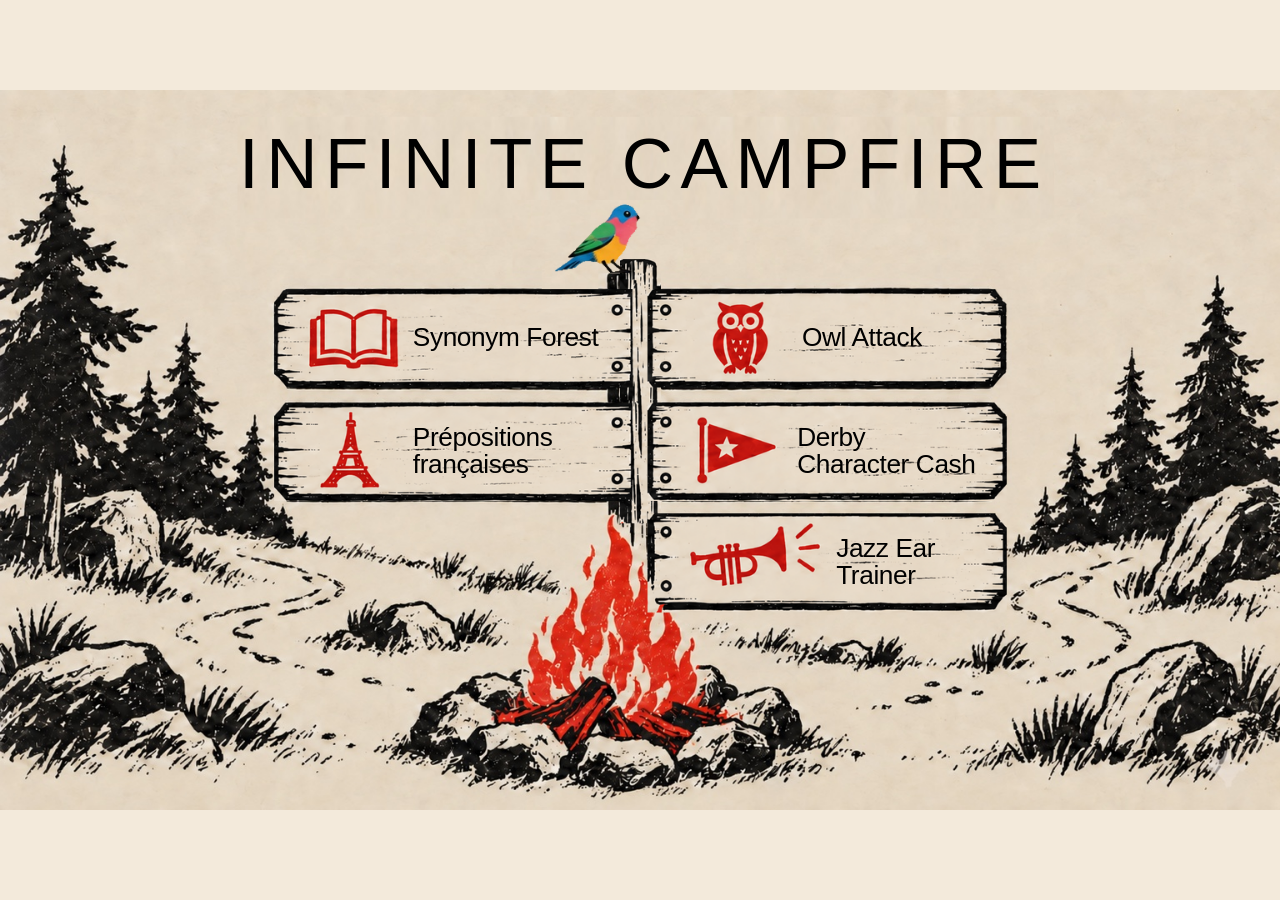
==== commit da6adf00: "Add files via upload" ====
--- a/index.html
+++ b/index.html
@@ -3,120 +3,400 @@
 <head>
   <meta charset="utf-8">
   <meta name="viewport" content="width=device-width, initial-scale=1, viewport-fit=cover">
-  <meta name="theme-color" content="#f4eddf">
-  <meta name="description" content="Infinite Campfire — a collection of learning adventures.">
+  <meta name="theme-color" content="#f3eadb">
+  <meta name="description" content="Infinite Campfire — five playful learning destinations.">
   <title>Infinite Campfire</title>
   <style>
     :root {
-      --paper: #f4eddf;
-      --ink: #171613;
-      --red: #d43c2f;
-      --quiet-red: #b82f27;
-      --line: #26231e;
-      --max: 1180px;
-      font-family: "Univers", "Helvetica Neue", Helvetica, Arial, sans-serif;
+      --paper: #f3eadb;
+      --ink: #090908;
+      --red: #d52d21;
+      font-family: "Helvetica Neue", Helvetica, Arial, sans-serif;
       color: var(--ink);
       background: var(--paper);
     }
-    * { box-sizing: border-box; }
-    html { min-width: 320px; background: var(--paper); }
-    body { margin: 0; min-height: 100svh; overflow-x: hidden; background: var(--paper); }
-    body::before {
-      content: ""; position: fixed; inset: 0; pointer-events: none; opacity: .18; z-index: 10;
-      background-image: url("data:image/svg+xml,%3Csvg xmlns='http://www.w3.org/2000/svg' width='180' height='180' viewBox='0 0 180 180'%3E%3Cfilter id='n'%3E%3CfeTurbulence type='fractalNoise' baseFrequency='.85' numOctaves='3' stitchTiles='stitch'/%3E%3C/filter%3E%3Crect width='100%25' height='100%25' filter='url(%23n)' opacity='.18'/%3E%3C/svg%3E");
-    }
-    a { color: inherit; }
-    .skip { position: fixed; left: 1rem; top: -5rem; z-index: 50; background: var(--ink); color: var(--paper); padding: .75rem 1rem; }
-    .skip:focus { top: 1rem; }
-    .scene { position: relative; min-height: 100svh; isolation: isolate; padding: clamp(1.5rem, 4vw, 3.5rem) 1rem 2rem; display: grid; place-items: center; }
-    .scene::before { content: ""; position: absolute; inset: auto 0 0; height: 34%; background: var(--paper); border-top: 2px solid var(--ink); z-index: -3; }
-    .forest { position: absolute; inset: 0; overflow: hidden; pointer-events: none; z-index: -2; }
-    .tree { position: absolute; bottom: 18%; width: clamp(54px, 9vw, 126px); height: clamp(145px, 25vw, 270px); background: var(--ink); clip-path: polygon(50% 0,61% 17%,55% 17%,73% 38%,64% 38%,88% 65%,69% 65%,100% 91%,57% 84%,57% 100%,43% 100%,43% 84%,0 91%,31% 65%,12% 65%,36% 38%,27% 38%,45% 17%,39% 17%); opacity: .98; }
-    .tree::after { content: ""; position: absolute; width: 10%; height: 100%; left: 45%; top: 34%; background: var(--paper); opacity: .2; }
-    .tree.left-a { left: -1.5%; transform: scale(1.2); } .tree.left-b { left: 10%; transform: scale(.68); bottom: 21%; }
-    .tree.right-a { right: -1.5%; transform: scale(1.2); } .tree.right-b { right: 11%; transform: scale(.65); bottom: 20%; }
-    .rock { position: absolute; bottom: 8%; width: clamp(95px, 16vw, 220px); height: clamp(38px, 7vw, 80px); background: var(--ink); clip-path: polygon(0 100%,11% 45%,35% 28%,57% 0,80% 21%,100% 100%); }
-    .rock.left { left: 3%; } .rock.right { right: 3%; transform: scaleX(-1); }
-    .trail { position: absolute; left: 50%; bottom: 0; width: clamp(170px, 26vw, 330px); height: 22%; transform: translateX(-50%); border-left: 2px solid var(--ink); border-right: 2px solid var(--ink); clip-path: polygon(44% 0,56% 0,100% 100%,0 100%); opacity: .9; }
-    .wrap { width: min(var(--max), 100%); display: grid; grid-template-rows: auto 1fr auto; gap: clamp(1rem, 2.8vw, 2rem); position: relative; }
-    header { text-align: center; }
-    h1 { margin: 0; font-size: clamp(2.2rem, 6.5vw, 5.7rem); line-height: .94; letter-spacing: .12em; font-weight: 300; text-indent: .12em; white-space: nowrap; }
-    .subtitle { margin: .7rem 0 0; font-size: .68rem; letter-spacing: .2em; text-transform: uppercase; font-weight: 400; }
-    .hub { position: relative; min-height: clamp(480px, 57vw, 650px); display: grid; place-items: center; }
-    .post { position: absolute; top: 9%; bottom: 10%; left: 50%; width: clamp(19px, 2.4vw, 30px); transform: translateX(-50%); background: var(--paper); border: 3px solid var(--ink); border-radius: 3px; z-index: 1; }
-    .post::before, .post::after { content: ""; position: absolute; left: 50%; width: 6px; height: 100%; background: var(--ink); opacity: .13; transform: translateX(-50%); }
-    .post::after { left: 71%; width: 2px; opacity: .42; }
-    .bird-layer { position: absolute; z-index: 5; top: 1%; left: 50%; width: clamp(72px, 9vw, 108px); transform: translateX(-50%); pointer-events: none; }
-    .bird-layer svg { display: block; width: 100%; height: auto; }
-    .bird-layer::after { content: ""; display: block; margin: -2px auto 0; width: 42%; height: 4px; background: var(--ink); border-radius: 50%; opacity: .55; }
-    #bird-model-slot { position: absolute; inset: 0; pointer-events: none; }
-    .sign-list { width: 100%; position: relative; z-index: 2; display: grid; grid-template-columns: 1fr 1fr; gap: clamp(.9rem, 2vw, 1.35rem) clamp(2.7rem, 8vw, 7.2rem); align-content: center; }
-    .sign { min-height: clamp(78px, 10vw, 108px); display: flex; align-items: center; gap: clamp(.7rem, 1.7vw, 1.25rem); padding: 1rem clamp(.9rem, 2vw, 1.6rem); text-decoration: none; background: var(--paper); border: 3px solid var(--ink); outline: 1px solid var(--ink); outline-offset: -8px; box-shadow: 5px 5px 0 var(--ink); position: relative; transition: transform .16s ease, color .16s ease, background .16s ease, box-shadow .16s ease; }
-    .sign::before { content: ""; position: absolute; inset: 9px; border-top: 1px solid rgba(23,22,19,.28); border-bottom: 1px solid rgba(23,22,19,.2); pointer-events: none; }
-    .sign.left { justify-self: start; padding-right: clamp(2.1rem, 4vw, 4.5rem); clip-path: polygon(0 0,100% 0,calc(100% - 32px) 50%,100% 100%,0 100%); }
-    .sign.right { justify-self: end; padding-left: clamp(2.1rem, 4vw, 4.5rem); clip-path: polygon(32px 0,100% 0,100% 100%,32px 100%,0 50%); }
-    .sign:hover { transform: translateY(-4px); background: #fff9ee; box-shadow: 7px 8px 0 var(--red); }
-    .sign:focus-visible { outline: 3px solid var(--red); outline-offset: 5px; }
-    .sign-icon { width: clamp(34px, 4vw, 46px); height: clamp(34px, 4vw, 46px); color: var(--red); flex: 0 0 auto; position: relative; z-index: 1; }
-    .sign-icon svg { width: 100%; height: 100%; stroke: currentColor; fill: none; stroke-width: 2.1; stroke-linecap: round; stroke-linejoin: round; }
-    .sign-label { position: relative; z-index: 1; font-size: clamp(.92rem, 1.7vw, 1.35rem); font-weight: 300; letter-spacing: .015em; line-height: 1.08; }
-    .sign-label small { display: block; margin-top: .35rem; font-size: .61em; letter-spacing: .12em; text-transform: uppercase; color: var(--quiet-red); }
-    .fire { position: absolute; z-index: 4; left: 50%; bottom: -1.5%; width: clamp(92px, 12vw, 135px); transform: translateX(-50%); pointer-events: none; }
-    .fire svg { width: 100%; height: auto; display: block; }
-    .ground-note { text-align: center; margin: 0; font-size: .66rem; letter-spacing: .15em; text-transform: uppercase; }
-    footer { display: flex; justify-content: center; gap: 1.25rem; align-items: center; font-size: .66rem; letter-spacing: .08em; text-transform: uppercase; }
-    footer a { text-underline-offset: .25em; }
-    @media (max-width: 720px) {
-      .scene { padding: 1.4rem max(1rem, env(safe-area-inset-right)) 1.25rem max(1rem, env(safe-area-inset-left)); align-items: start; }
-      h1 { font-size: clamp(1.8rem, 11.5vw, 3rem); letter-spacing: .09em; text-indent: .09em; white-space: normal; }
-      .subtitle { font-size: .58rem; letter-spacing: .14em; }
-      .hub { min-height: 0; padding: 3.8rem 0 7.4rem; }
-      .post { top: 7%; bottom: 5%; }
-      .bird-layer { top: 0; width: 76px; }
-      .sign-list { grid-template-columns: 1fr; gap: .75rem; }
-      .sign, .sign.left, .sign.right { width: min(100%, 430px); justify-self: center; min-height: 66px; padding: .8rem 1rem; clip-path: none; box-shadow: 4px 4px 0 var(--ink); }
-      .sign:hover { transform: none; }
-      .sign-label { font-size: 1rem; }
-      .sign-label small { display: none; }
-      .sign-icon { width: 33px; height: 33px; }
-      .fire { bottom: -.8%; }
-      .tree { opacity: .96; bottom: 7%; } .tree.left-a { left: -9%; transform: scale(.8); } .tree.right-a { right: -9%; transform: scale(.8); } .tree.left-b,.tree.right-b { display: none; }
-      .rock { bottom: 1%; } .trail { height: 12%; }
-      footer { padding-bottom: env(safe-area-inset-bottom); }
-    }
-    @media (prefers-reduced-motion: reduce) { *, *::before, *::after { scroll-behavior: auto !important; transition-duration: .01ms !important; animation-duration: .01ms !important; } }
+
+    *, *::before, *::after { box-sizing: border-box; }
+
+    html {
+      min-width: 320px;
+      overflow-x: hidden;
+      background: var(--paper);
+    }
+
+    body {
+      margin: 0;
+      min-height: 100svh;
+      overflow-x: hidden;
+      background: var(--paper);
+    }
+
+    .skip-link {
+      position: fixed;
+      z-index: 100;
+      top: .75rem;
+      left: .75rem;
+      padding: .7rem .9rem;
+      color: var(--paper);
+      background: var(--ink);
+      text-decoration: none;
+      transform: translateY(-200%);
+    }
+
+    .skip-link:focus { transform: translateY(0); }
+
+    main {
+      min-height: 100svh;
+      display: grid;
+      place-items: center;
+    }
+
+    .poster-stage {
+      container-type: inline-size;
+      position: relative;
+      width: min(100vw, calc(100svh * 16 / 9));
+      aspect-ratio: 16 / 9;
+      isolation: isolate;
+      overflow: hidden;
+      background: var(--paper);
+    }
+
+    .desktop-art {
+      position: absolute;
+      inset: 0;
+      z-index: 0;
+      width: 100%;
+      height: 100%;
+      object-fit: contain;
+      user-select: none;
+      pointer-events: none;
+    }
+
+    h1 {
+      position: absolute;
+      z-index: 2;
+      top: 5.25%;
+      left: 0;
+      width: 100%;
+      margin: 0;
+      color: #000;
+      font-family: "Helvetica Neue", Helvetica, Arial, sans-serif;
+      font-size: 5.55cqw;
+      font-weight: 300;
+      line-height: 1;
+      letter-spacing: .105em;
+      text-align: center;
+      text-indent: .105em;
+      white-space: nowrap;
+    }
+
+    .bird-layer {
+      position: absolute;
+      z-index: 5;
+      top: 15.25%;
+      left: 43.05%;
+      width: 7.3%;
+      pointer-events: none;
+    }
+
+    #bird-model-slot { pointer-events: none; }
+
+    .bird-static {
+      display: block;
+      width: 100%;
+      height: auto;
+      pointer-events: none;
+      user-select: none;
+    }
+
+    .destination-list {
+      position: absolute;
+      inset: 0;
+      z-index: 4;
+      margin: 0;
+      padding: 0;
+      list-style: none;
+    }
+
+    .destination-item { position: absolute; }
+    .destination-item:nth-child(1) { left: 21.42%; top: 27.66%; width: 27.99%; height: 13.66%; }
+    .destination-item:nth-child(2) { left: 50.59%; top: 27.66%; width: 28.06%; height: 13.66%; }
+    .destination-item:nth-child(3) { left: 21.42%; top: 43.40%; width: 27.99%; height: 13.66%; }
+    .destination-item:nth-child(4) { left: 50.59%; top: 43.40%; width: 28.06%; height: 13.66%; }
+    .destination-item:nth-child(5) { left: 50.59%; top: 58.80%; width: 27.60%; height: 13.77%; }
+
+    .destination-link {
+      position: relative;
+      display: block;
+      width: 100%;
+      height: 100%;
+      color: #000;
+      text-decoration: none;
+      outline: none;
+    }
+
+    .mobile-sign-art { display: none; }
+
+    .destination-label {
+      position: absolute;
+      top: 50%;
+      color: #000;
+      font-size: 2.05cqw;
+      font-weight: 300;
+      line-height: 1.05;
+      letter-spacing: -.015em;
+      transform: translateY(-50%);
+      white-space: nowrap;
+    }
+
+    .destination-item:nth-child(1) .destination-label { left: 38.7%; }
+    .destination-item:nth-child(2) .destination-label { left: 43.0%; }
+    .destination-item:nth-child(3) .destination-label { left: 38.7%; }
+    .destination-item:nth-child(4) .destination-label { left: 41.7%; }
+    .destination-item:nth-child(5) .destination-label { left: 53.4%; }
+
+    .destination-link::after {
+      content: "";
+      position: absolute;
+      left: var(--underline-left, 39%);
+      right: 5%;
+      bottom: 19%;
+      height: 2px;
+      background: var(--red);
+      transform: scaleX(0);
+      transform-origin: left;
+      transition: transform 150ms ease;
+    }
+
+    .destination-item:nth-child(2) .destination-link { --underline-left: 43%; }
+    .destination-item:nth-child(4) .destination-link { --underline-left: 42%; }
+    .destination-item:nth-child(5) .destination-link { --underline-left: 53%; }
+
+    .destination-link:hover::after,
+    .destination-link:focus-visible::after { transform: scaleX(1); }
+
+    .destination-link:focus-visible {
+      outline: 3px solid var(--red);
+      outline-offset: 4px;
+    }
+
+    .mobile-scenery { display: none; }
+
+    @media (max-width: 700px) {
+      main { display: block; }
+
+      .poster-stage {
+        width: 100%;
+        min-height: 1030px;
+        aspect-ratio: auto;
+        overflow: hidden;
+        background: var(--paper);
+      }
+
+      .poster-stage::before {
+        content: "";
+        position: absolute;
+        z-index: 0;
+        inset: 0;
+        opacity: .31;
+        background-image: url("./assets/mobile-ground-scene.png");
+        background-repeat: repeat-y;
+        background-position: center bottom;
+        background-size: auto 280px;
+      }
+
+      .desktop-art { display: none; }
+
+      h1 {
+        top: max(28px, env(safe-area-inset-top));
+        padding: 0 10px;
+        font-size: clamp(27px, 7.65vw, 35px);
+        line-height: 1;
+        letter-spacing: .075em;
+        text-indent: .075em;
+      }
+
+      .bird-layer {
+        top: 78px;
+        left: 50%;
+        width: 72px;
+        transform: translateX(-50%);
+      }
+
+      .mobile-scenery { display: block; }
+
+      .mobile-tree {
+        position: absolute;
+        z-index: 1;
+        top: 112px;
+        width: 44%;
+        height: auto;
+        opacity: .72;
+        pointer-events: none;
+      }
+
+      .mobile-tree-left { left: -24%; }
+      .mobile-tree-right { right: -24%; }
+
+      .mobile-post {
+        position: absolute;
+        z-index: 2;
+        top: 126px;
+        bottom: 265px;
+        left: 50%;
+        width: 39px;
+        transform: translateX(-50%);
+        background: url("./assets/mobile-post-upper.png") center top / 100% auto repeat-y;
+        pointer-events: none;
+      }
+
+      .destination-list {
+        position: relative;
+        z-index: 4;
+        inset: auto;
+        display: flex;
+        flex-direction: column;
+        gap: 9px;
+        width: 100%;
+        margin: 0;
+        padding: 145px 10px 0;
+      }
+
+      .destination-item,
+      .destination-item:nth-child(n) {
+        position: relative;
+        inset: auto;
+        width: 100%;
+        height: auto;
+      }
+
+      .destination-link {
+        aspect-ratio: var(--sign-ratio);
+        min-height: 88px;
+      }
+
+      .destination-item:nth-child(1) .destination-link { --sign-ratio: 436 / 122; }
+      .destination-item:nth-child(2) .destination-link { --sign-ratio: 440 / 122; }
+      .destination-item:nth-child(3) .destination-link { --sign-ratio: 436 / 122; }
+      .destination-item:nth-child(4) .destination-link { --sign-ratio: 440 / 122; }
+      .destination-item:nth-child(5) .destination-link { --sign-ratio: 424 / 118; }
+
+      .mobile-sign-art {
+        display: block;
+        position: absolute;
+        inset: 0;
+        width: 100%;
+        height: 100%;
+        object-fit: fill;
+        pointer-events: none;
+        user-select: none;
+      }
+
+      .destination-label,
+      .destination-item:nth-child(n) .destination-label {
+        top: 50%;
+        left: var(--label-left);
+        width: calc(94% - var(--label-left));
+        font-size: clamp(20px, 5.8vw, 25px);
+        line-height: 1.02;
+        letter-spacing: -.025em;
+        white-space: nowrap;
+      }
+
+      .destination-item:nth-child(1) { --label-left: 39%; }
+      .destination-item:nth-child(2) { --label-left: 42%; }
+      .destination-item:nth-child(3) { --label-left: 39%; }
+      .destination-item:nth-child(4) { --label-left: 41%; }
+      .destination-item:nth-child(5) { --label-left: 52%; }
+
+      .destination-link::after {
+        left: var(--label-left);
+        right: 6%;
+        bottom: 17%;
+      }
+
+      .destination-link:focus-visible {
+        outline-width: 3px;
+        outline-offset: 2px;
+      }
+
+      .mobile-fire {
+        position: absolute;
+        z-index: 3;
+        left: 50%;
+        bottom: 5px;
+        width: min(128%, 480px);
+        height: auto;
+        transform: translateX(-50%);
+        pointer-events: none;
+      }
+    }
+
+    @media (prefers-reduced-motion: reduce) {
+      *, *::before, *::after {
+        scroll-behavior: auto !important;
+        animation-duration: .01ms !important;
+        animation-iteration-count: 1 !important;
+        transition-duration: .01ms !important;
+      }
+    }
   </style>
 </head>
 <body>
-  <a class="skip" href="#destinations">Skip to destinations</a>
-  <main class="scene">
-    <div class="forest" aria-hidden="true">
-      <i class="tree left-a"></i><i class="tree left-b"></i><i class="tree right-a"></i><i class="tree right-b"></i>
-      <i class="rock left"></i><i class="rock right"></i><i class="trail"></i>
-    </div>
-    <div class="wrap">
-      <header>
-        <h1>INFINITE CAMPFIRE</h1>
-        <p class="subtitle">Five paths. One clearing.</p>
-      </header>
-      <section class="hub" id="destinations" aria-label="Learning destinations">
-        <div class="post" aria-hidden="true"></div>
-        <div class="bird-layer" aria-hidden="true">
-          <!-- Replace this SVG with a transparent bird.glb renderer inside #bird-model-slot later. -->
-          <div id="bird-model-slot"></div>
-          <svg viewBox="0 0 128 112" role="img"><path fill="#087dc2" d="M18 61C31 23 78 8 103 27c18 14 9 49-22 58-27 9-53-3-63-24Z"/><path fill="#1ca571" d="M28 63c11-25 38-31 57-19-5 28-26 44-49 42Z"/><path fill="#ffd539" d="M50 71c17-8 38-3 47 12-21 23-51 13-59-3Z"/><path fill="#f2686b" d="M77 38c21-5 37 8 34 26-7 18-31 21-43 4Z"/><path fill="#0f9ed0" d="M19 70 3 91l30-10Z"/><path fill="#171613" d="m109 39 17 8-16 8Z"/><circle cx="103" cy="32" r="5.5" fill="#171613"/><circle cx="105" cy="30" r="1.7" fill="#f4eddf"/><path d="M58 88c0 9-3 13-7 17m16-18c1 8 5 12 9 16" fill="none" stroke="#171613" stroke-width="3" stroke-linecap="round"/></svg>
+  <a class="skip-link" href="#destinations">Skip to destinations</a>
+  <main>
+    <section class="poster-stage" aria-labelledby="page-title">
+      <img class="desktop-art" src="./assets/campfire-desktop-master.png" alt="" aria-hidden="true">
+      <h1 id="page-title">INFINITE CAMPFIRE</h1>
+
+      <div class="bird-layer" aria-hidden="true">
+        <div id="bird-model-slot">
+          <img class="bird-static" src="./assets/bird-static.png" alt="">
         </div>
-        <nav class="sign-list" aria-label="Infinite Campfire destinations">
-          <a class="sign left" href="https://jasonatkinson123-sketch.github.io/synonym-forest/" aria-label="Enter Synonym Forest"><span class="sign-icon"><svg viewBox="0 0 48 48"><path d="M7 9c8-3 15-1 17 4v27c-4-5-10-7-17-4V9Zm34 0c-8-3-15-1-17 4v27c4-5 10-7 17-4V9Z"/><path d="M24 13v27"/></svg></span><span class="sign-label">Synonym Forest<small>Words &amp; admissions prep</small></span></a>
-          <a class="sign right" href="https://jasonatkinson123-sketch.github.io/owl-attack/" aria-label="Play Owl Attack"><span class="sign-icon"><svg viewBox="0 0 48 48"><path d="M12 17 7 9l10 4a17 17 0 0 1 14 0l10-4-5 8c4 8 2 22-12 22S8 25 12 17Z"/><circle cx="18" cy="24" r="3"/><circle cx="30" cy="24" r="3"/><path d="m21 30 3 3 3-3"/></svg></span><span class="sign-label">Owl Attack<small>Number adventures</small></span></a>
-          <a class="sign left" href="https://jasonatkinson123-sketch.github.io/french-prepositions/" aria-label="Play Prépositions françaises"><span class="sign-icon"><svg viewBox="0 0 48 48"><path d="M24 6 10 41h28L24 6Z"/><path d="M18 41h12M16 33h16M18 25h12M21 17h6"/></svg></span><span class="sign-label">Prépositions françaises<small>French map practice</small></span></a>
-          <a class="sign right" href="https://derby-character-cash.jjason123.chatgpt.site/" aria-label="Open Derby Character Cash"><span class="sign-icon"><svg viewBox="0 0 48 48"><path d="M11 42V6m2 3h27L28 19l12 10H13"/><circle cx="28" cy="34" r="7"/><path d="M28 30v8m-3-6c1-2 5-2 6 0 2 4-6 2-6 6"/></svg></span><span class="sign-label">Derby Character Cash<small>Recognition made visible</small></span></a>
-          <a class="sign right" href="https://jasonatkinson123-sketch.github.io/jazz-ear-trainer/" aria-label="Open Jazz Ear Trainer"><span class="sign-icon"><svg viewBox="0 0 48 48"><path d="M7 27h14l5-5v14l-5-5H7v-4Zm19-5c8-1 12 4 12 8s-4 9-12 8"/><path d="M39 18c6 5 6 17 0 22"/><path d="M13 39c3-2 7-2 10 0"/></svg></span><span class="sign-label">Jazz Ear Trainer<small>DEHI fluency practice</small></span></a>
-        </nav>
-        <div class="fire" aria-hidden="true"><svg viewBox="0 0 138 126"><path fill="#171613" d="m20 115 98 0-13-14 9-7-22-15 5-11-23 4-6-15-9 17-22-5 6 14-22 15 10 8-11 13Z"/><path fill="#d43c2f" d="M69 107c-26 0-36-20-25-40 3 13 10 16 12 10 3-9-4-15 8-33 0 15 9 20 11 9 2-10 6-16 12-21-3 17 17 28 12 48-4 17-13 27-30 27Z"/><path fill="#f4eddf" d="M69 102c-12 0-18-9-12-20 2 7 7 8 8 3 2-5-1-9 5-17 0 8 5 10 6 4 1-4 3-7 5-9-2 9 8 15 5 27-2 7-7 12-17 12Z"/><path d="M18 117 55 98m-19 19 51-25m-18 25 49-22" stroke="#171613" stroke-width="7" stroke-linecap="round"/></svg></div>
-      </section>
-      <footer><span>Choose a path</span><a href="#destinations">Back to signs</a></footer>
-    </div>
+      </div>
+
+      <div class="mobile-scenery" aria-hidden="true">
+        <img class="mobile-tree mobile-tree-left" src="./assets/mobile-forest-left.png" alt="">
+        <img class="mobile-tree mobile-tree-right" src="./assets/mobile-forest-right.png" alt="">
+        <div class="mobile-post"></div>
+        <img class="mobile-fire" src="./assets/mobile-campfire.png" alt="">
+      </div>
+
+      <nav id="destinations" aria-label="Infinite Campfire destinations">
+        <ol class="destination-list">
+          <li class="destination-item">
+            <a class="destination-link" href="https://jasonatkinson123-sketch.github.io/synonym-forest/" aria-label="Open Synonym Forest">
+              <img class="mobile-sign-art" src="./assets/sign-synonym.png" alt="" aria-hidden="true">
+              <span class="destination-label">Synonym Forest</span>
+            </a>
+          </li>
+          <li class="destination-item">
+            <a class="destination-link" href="https://jasonatkinson123-sketch.github.io/owl-attack/" aria-label="Open Owl Attack">
+              <img class="mobile-sign-art" src="./assets/sign-owl.png" alt="" aria-hidden="true">
+              <span class="destination-label">Owl Attack</span>
+            </a>
+          </li>
+          <li class="destination-item">
+            <a class="destination-link" href="https://jasonatkinson123-sketch.github.io/french-prepositions/" aria-label="Open Prépositions françaises">
+              <img class="mobile-sign-art" src="./assets/sign-french.png" alt="" aria-hidden="true">
+              <span class="destination-label">Prépositions<br>françaises</span>
+            </a>
+          </li>
+          <li class="destination-item">
+            <a class="destination-link" href="https://derby-character-cash.jjason123.chatgpt.site/" aria-label="Open Derby Character Cash">
+              <img class="mobile-sign-art" src="./assets/sign-derby.png" alt="" aria-hidden="true">
+              <span class="destination-label">Derby<br>Character Cash</span>
+            </a>
+          </li>
+          <li class="destination-item">
+            <a class="destination-link" href="https://jasonatkinson123-sketch.github.io/jazz-ear-trainer/" aria-label="Open Jazz Ear Trainer">
+              <img class="mobile-sign-art" src="./assets/sign-jazz.png" alt="" aria-hidden="true">
+              <span class="destination-label">Jazz Ear<br>Trainer</span>
+            </a>
+          </li>
+        </ol>
+      </nav>
+    </section>
   </main>
 </body>
 </html>
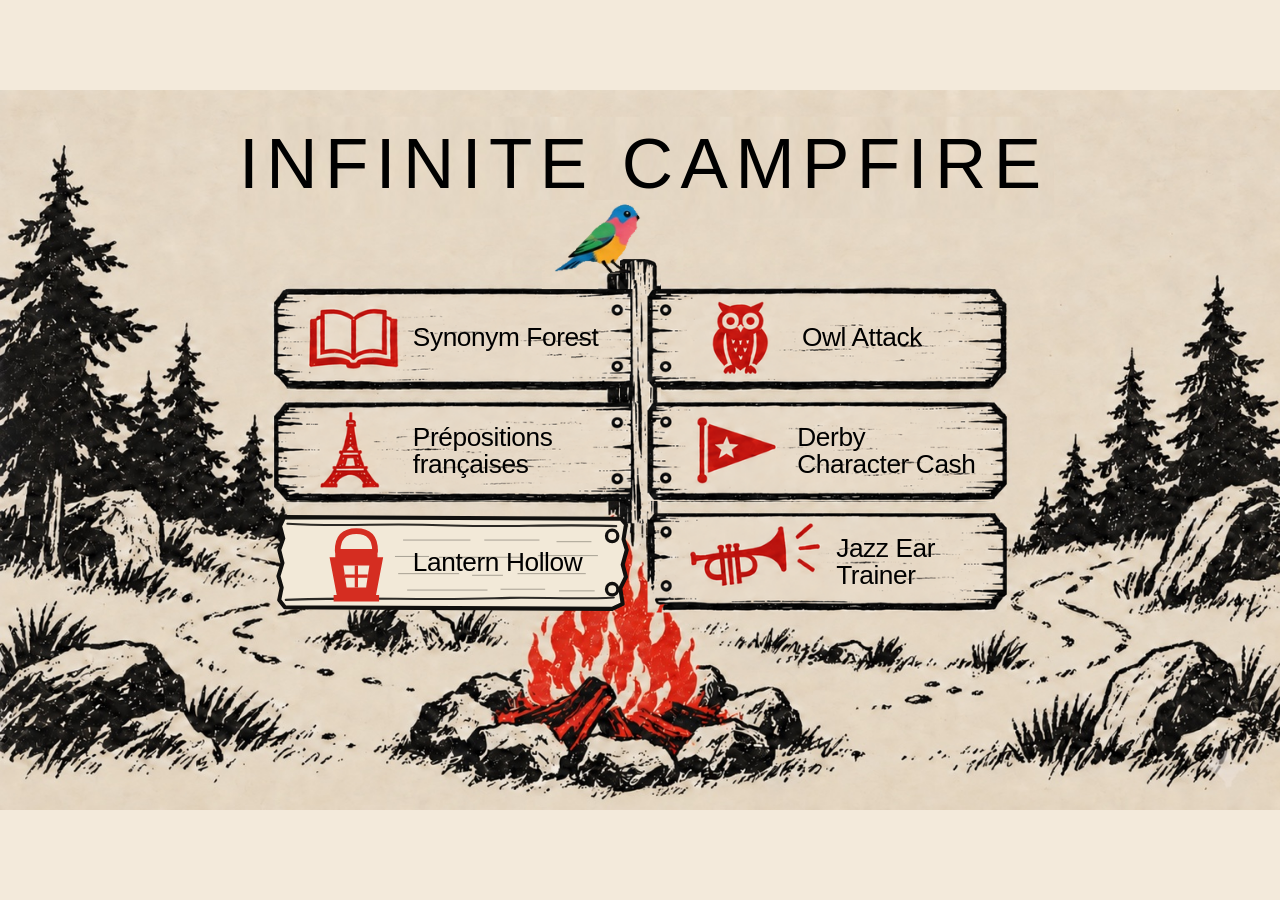
==== commit 1020f86f: "Add Lantern Hollow to Infinite Campfire" ====
--- a/index.html
+++ b/index.html
@@ -4,7 +4,7 @@
   <meta charset="utf-8">
   <meta name="viewport" content="width=device-width, initial-scale=1, viewport-fit=cover">
   <meta name="theme-color" content="#f3eadb">
-  <meta name="description" content="Infinite Campfire — five playful learning destinations.">
+  <meta name="description" content="Infinite Campfire — six playful learning destinations.">
   <title>Infinite Campfire</title>
   <style>
     :root {
@@ -123,7 +123,8 @@
     .destination-item:nth-child(2) { left: 50.59%; top: 27.66%; width: 28.06%; height: 13.66%; }
     .destination-item:nth-child(3) { left: 21.42%; top: 43.40%; width: 27.99%; height: 13.66%; }
     .destination-item:nth-child(4) { left: 50.59%; top: 43.40%; width: 28.06%; height: 13.66%; }
-    .destination-item:nth-child(5) { left: 50.59%; top: 58.80%; width: 27.60%; height: 13.77%; }
+    .destination-item:nth-child(5) { left: 21.42%; top: 58.80%; width: 27.99%; height: 13.77%; }
+    .destination-item:nth-child(6) { left: 50.59%; top: 58.80%; width: 27.60%; height: 13.77%; }
 
     .destination-link {
       position: relative;
@@ -137,6 +138,17 @@
 
     .mobile-sign-art { display: none; }
 
+    .extra-sign-art {
+      position: absolute;
+      inset: 0;
+      display: block;
+      width: 100%;
+      height: 100%;
+      object-fit: fill;
+      pointer-events: none;
+      user-select: none;
+    }
+
     .destination-label {
       position: absolute;
       top: 50%;
@@ -153,7 +165,8 @@
     .destination-item:nth-child(2) .destination-label { left: 43.0%; }
     .destination-item:nth-child(3) .destination-label { left: 38.7%; }
     .destination-item:nth-child(4) .destination-label { left: 41.7%; }
-    .destination-item:nth-child(5) .destination-label { left: 53.4%; }
+    .destination-item:nth-child(5) .destination-label { left: 38.7%; }
+    .destination-item:nth-child(6) .destination-label { left: 53.4%; }
 
     .destination-link::after {
       content: "";
@@ -170,7 +183,7 @@
 
     .destination-item:nth-child(2) .destination-link { --underline-left: 43%; }
     .destination-item:nth-child(4) .destination-link { --underline-left: 42%; }
-    .destination-item:nth-child(5) .destination-link { --underline-left: 53%; }
+    .destination-item:nth-child(6) .destination-link { --underline-left: 53%; }
 
     .destination-link:hover::after,
     .destination-link:focus-visible::after { transform: scaleX(1); }
@@ -279,7 +292,8 @@
       .destination-item:nth-child(2) .destination-link { --sign-ratio: 440 / 122; }
       .destination-item:nth-child(3) .destination-link { --sign-ratio: 436 / 122; }
       .destination-item:nth-child(4) .destination-link { --sign-ratio: 440 / 122; }
-      .destination-item:nth-child(5) .destination-link { --sign-ratio: 424 / 118; }
+      .destination-item:nth-child(5) .destination-link { --sign-ratio: 436 / 122; }
+      .destination-item:nth-child(6) .destination-link { --sign-ratio: 424 / 118; }
 
       .mobile-sign-art {
         display: block;
@@ -307,7 +321,8 @@
       .destination-item:nth-child(2) { --label-left: 42%; }
       .destination-item:nth-child(3) { --label-left: 39%; }
       .destination-item:nth-child(4) { --label-left: 41%; }
-      .destination-item:nth-child(5) { --label-left: 52%; }
+      .destination-item:nth-child(5) { --label-left: 39%; }
+      .destination-item:nth-child(6) { --label-left: 52%; }
 
       .destination-link::after {
         left: var(--label-left);
@@ -389,6 +404,12 @@
             </a>
           </li>
           <li class="destination-item">
+            <a class="destination-link" href="https://jasonatkinson123-sketch.github.io/lantern-hollow/" aria-label="Open Lantern Hollow">
+              <img class="extra-sign-art" src="./assets/sign-lantern.svg" alt="" aria-hidden="true">
+              <span class="destination-label">Lantern Hollow</span>
+            </a>
+          </li>
+          <li class="destination-item">
             <a class="destination-link" href="https://jasonatkinson123-sketch.github.io/jazz-ear-trainer/" aria-label="Open Jazz Ear Trainer">
               <img class="mobile-sign-art" src="./assets/sign-jazz.png" alt="" aria-hidden="true">
               <span class="destination-label">Jazz Ear<br>Trainer</span>
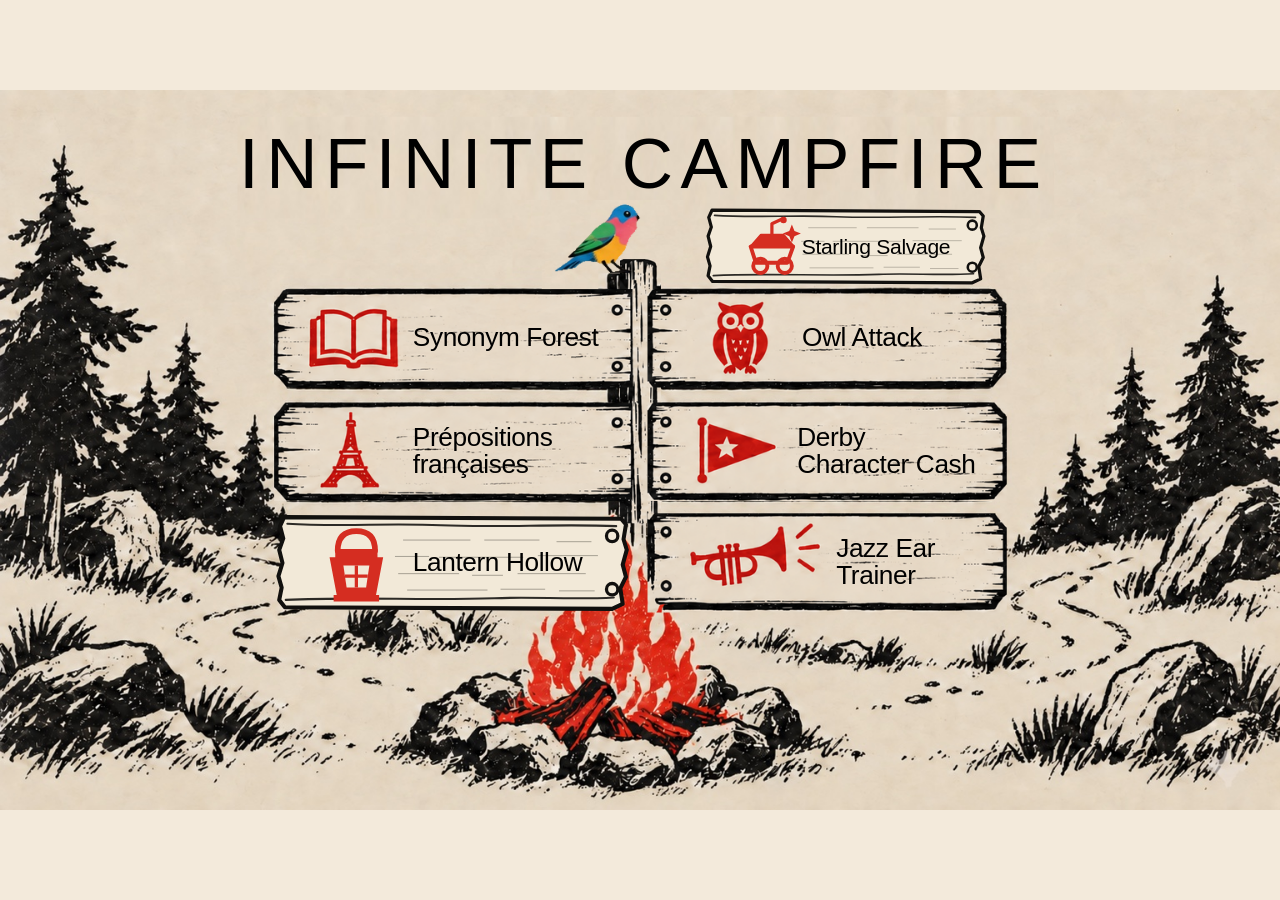
==== commit 2960b1c0: "Add Starling Salvage sign to Infinite Campfire" ====
--- a/index.html
+++ b/index.html
@@ -4,7 +4,7 @@
   <meta charset="utf-8">
   <meta name="viewport" content="width=device-width, initial-scale=1, viewport-fit=cover">
   <meta name="theme-color" content="#f3eadb">
-  <meta name="description" content="Infinite Campfire — six playful learning destinations.">
+  <meta name="description" content="Infinite Campfire — seven playful learning destinations.">
   <title>Infinite Campfire</title>
   <style>
     :root {
@@ -125,6 +125,7 @@
     .destination-item:nth-child(4) { left: 50.59%; top: 43.40%; width: 28.06%; height: 13.66%; }
     .destination-item:nth-child(5) { left: 21.42%; top: 58.80%; width: 27.99%; height: 13.77%; }
     .destination-item:nth-child(6) { left: 50.59%; top: 58.80%; width: 27.60%; height: 13.77%; }
+    .destination-item--starling { left: 53.7%; top: 16.3%; width: 24.8%; height: 10.9%; }
 
     .destination-link {
       position: relative;
@@ -167,6 +168,7 @@
     .destination-item:nth-child(4) .destination-label { left: 41.7%; }
     .destination-item:nth-child(5) .destination-label { left: 38.7%; }
     .destination-item:nth-child(6) .destination-label { left: 53.4%; }
+    .destination-item--starling .destination-label { left: 36%; font-size: 1.65cqw; font-weight: 500; }
 
     .destination-link::after {
       content: "";
@@ -184,6 +186,7 @@
     .destination-item:nth-child(2) .destination-link { --underline-left: 43%; }
     .destination-item:nth-child(4) .destination-link { --underline-left: 42%; }
     .destination-item:nth-child(6) .destination-link { --underline-left: 53%; }
+    .destination-item--starling .destination-link { --underline-left: 36%; }
 
     .destination-link:hover::after,
     .destination-link:focus-visible::after { transform: scaleX(1); }
@@ -200,7 +203,7 @@
 
       .poster-stage {
         width: 100%;
-        min-height: 1030px;
+        min-height: 1130px;
         aspect-ratio: auto;
         overflow: hidden;
         background: var(--paper);
@@ -294,6 +297,7 @@
       .destination-item:nth-child(4) .destination-link { --sign-ratio: 440 / 122; }
       .destination-item:nth-child(5) .destination-link { --sign-ratio: 436 / 122; }
       .destination-item:nth-child(6) .destination-link { --sign-ratio: 424 / 118; }
+      .destination-item--starling .destination-link { --sign-ratio: 436 / 122; }
 
       .mobile-sign-art {
         display: block;
@@ -323,6 +327,8 @@
       .destination-item:nth-child(4) { --label-left: 41%; }
       .destination-item:nth-child(5) { --label-left: 39%; }
       .destination-item:nth-child(6) { --label-left: 52%; }
+      .destination-item--starling { order: -1; --label-left: 37%; }
+      .destination-item--starling .destination-label { font-size: clamp(20px, 5.6vw, 25px); }
 
       .destination-link::after {
         left: var(--label-left);
@@ -415,6 +421,12 @@
               <span class="destination-label">Jazz Ear<br>Trainer</span>
             </a>
           </li>
+          <li class="destination-item destination-item--starling">
+            <a class="destination-link" href="./starling-salvage/" aria-label="Open Starling Salvage">
+              <img class="extra-sign-art" src="./assets/sign-starling.svg" alt="" aria-hidden="true">
+              <span class="destination-label">Starling Salvage</span>
+            </a>
+          </li>
         </ol>
       </nav>
     </section>
